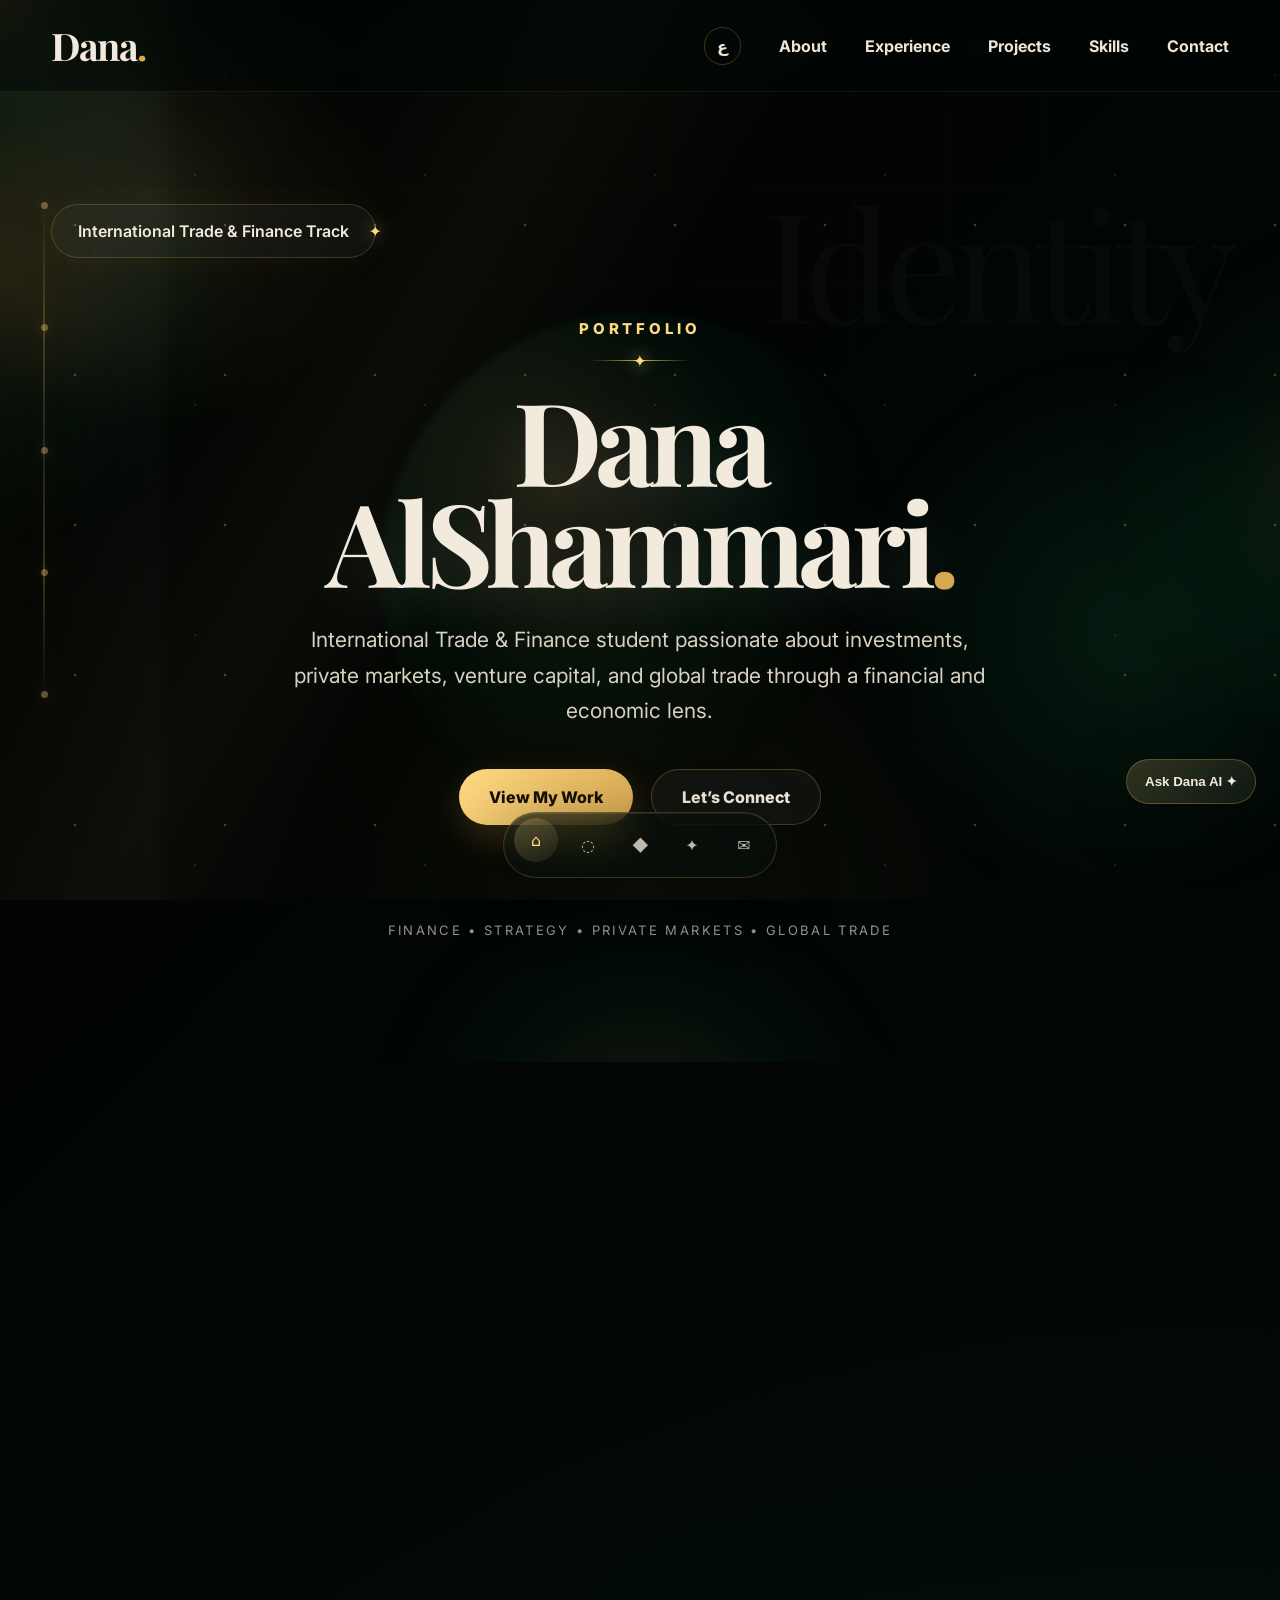
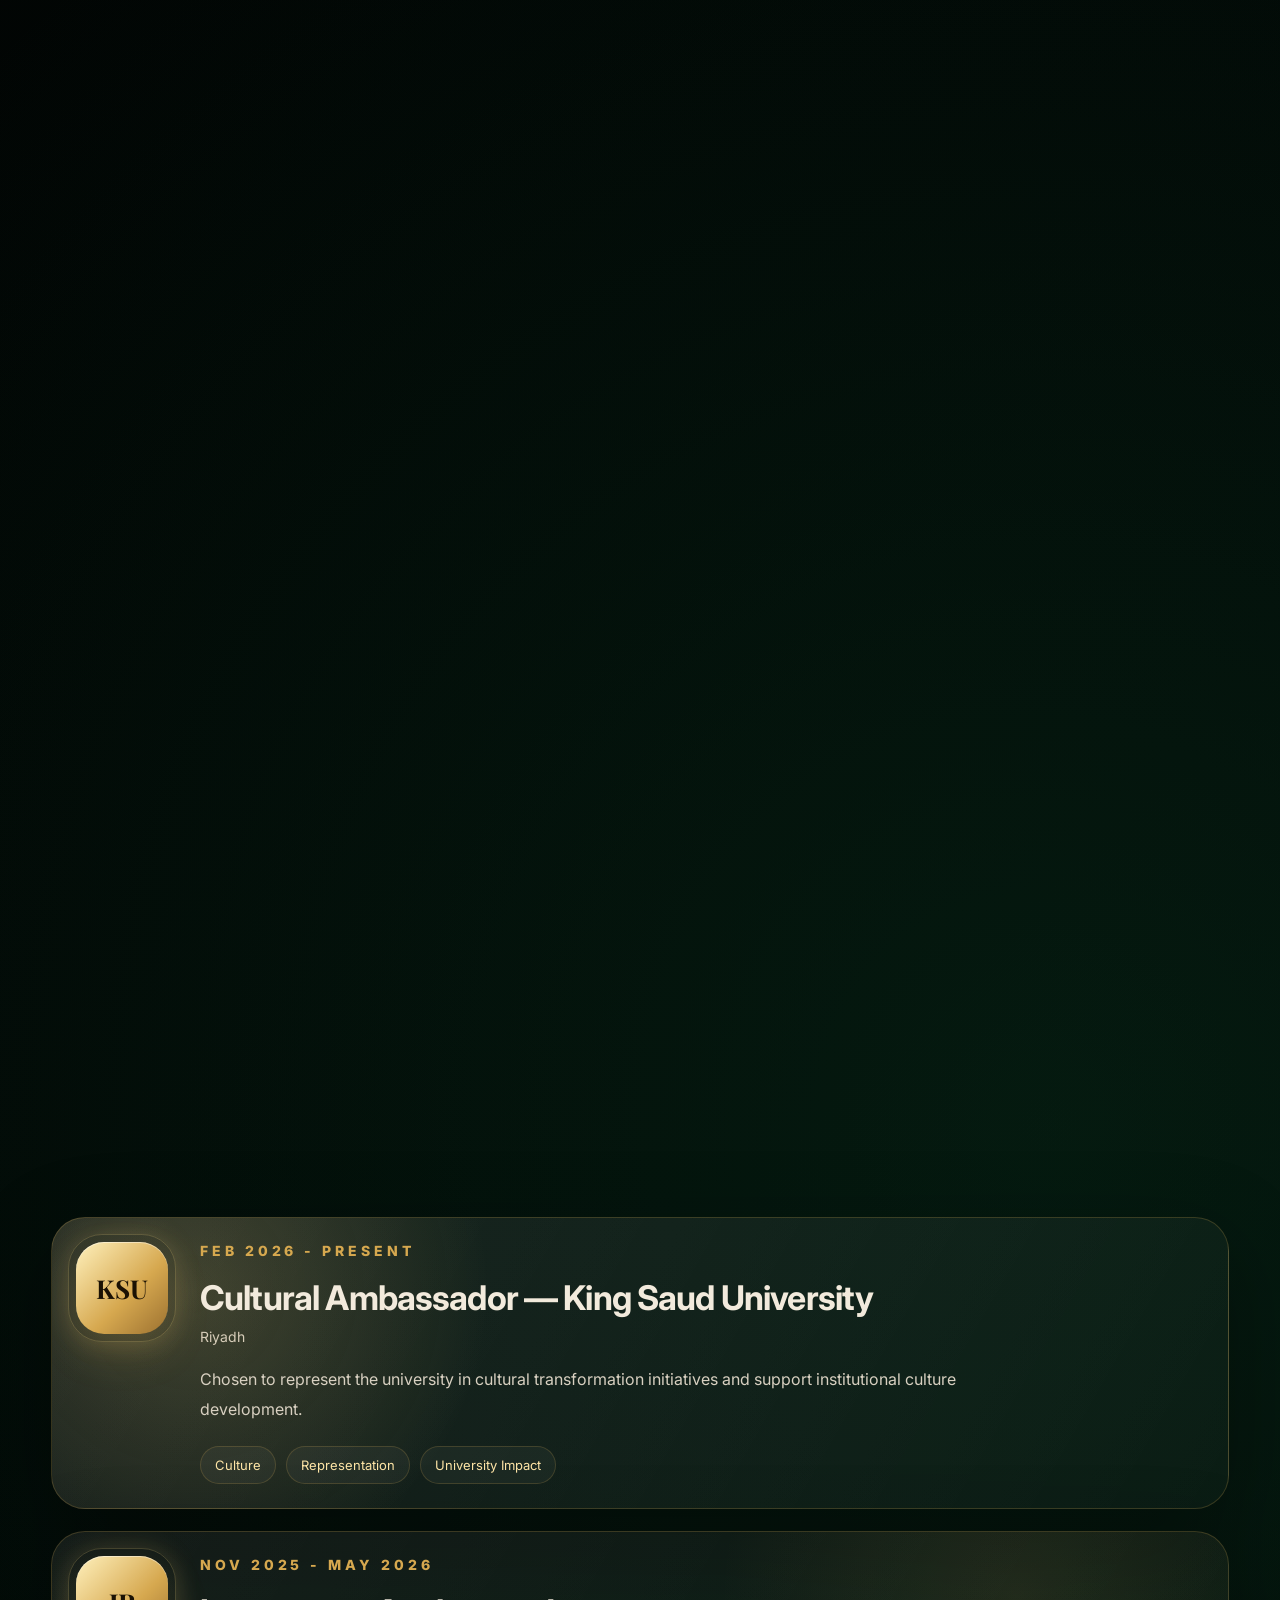
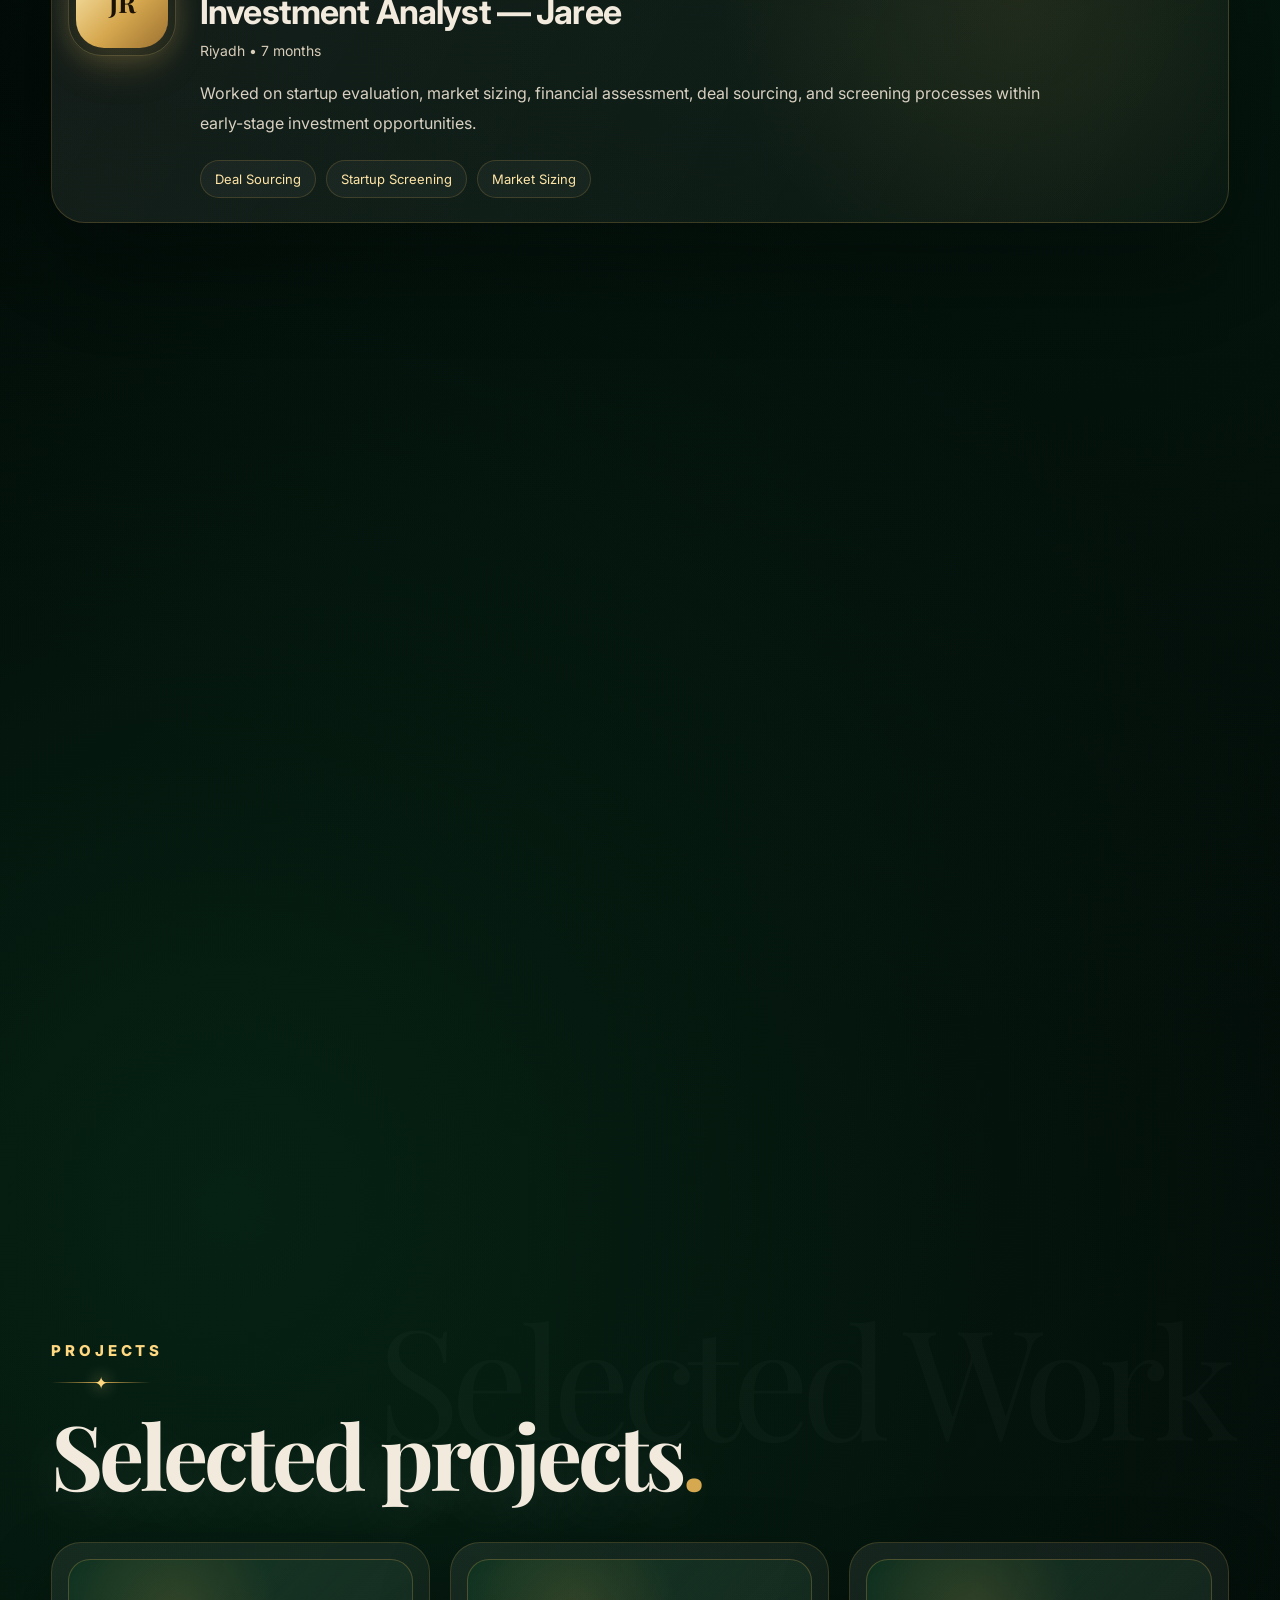
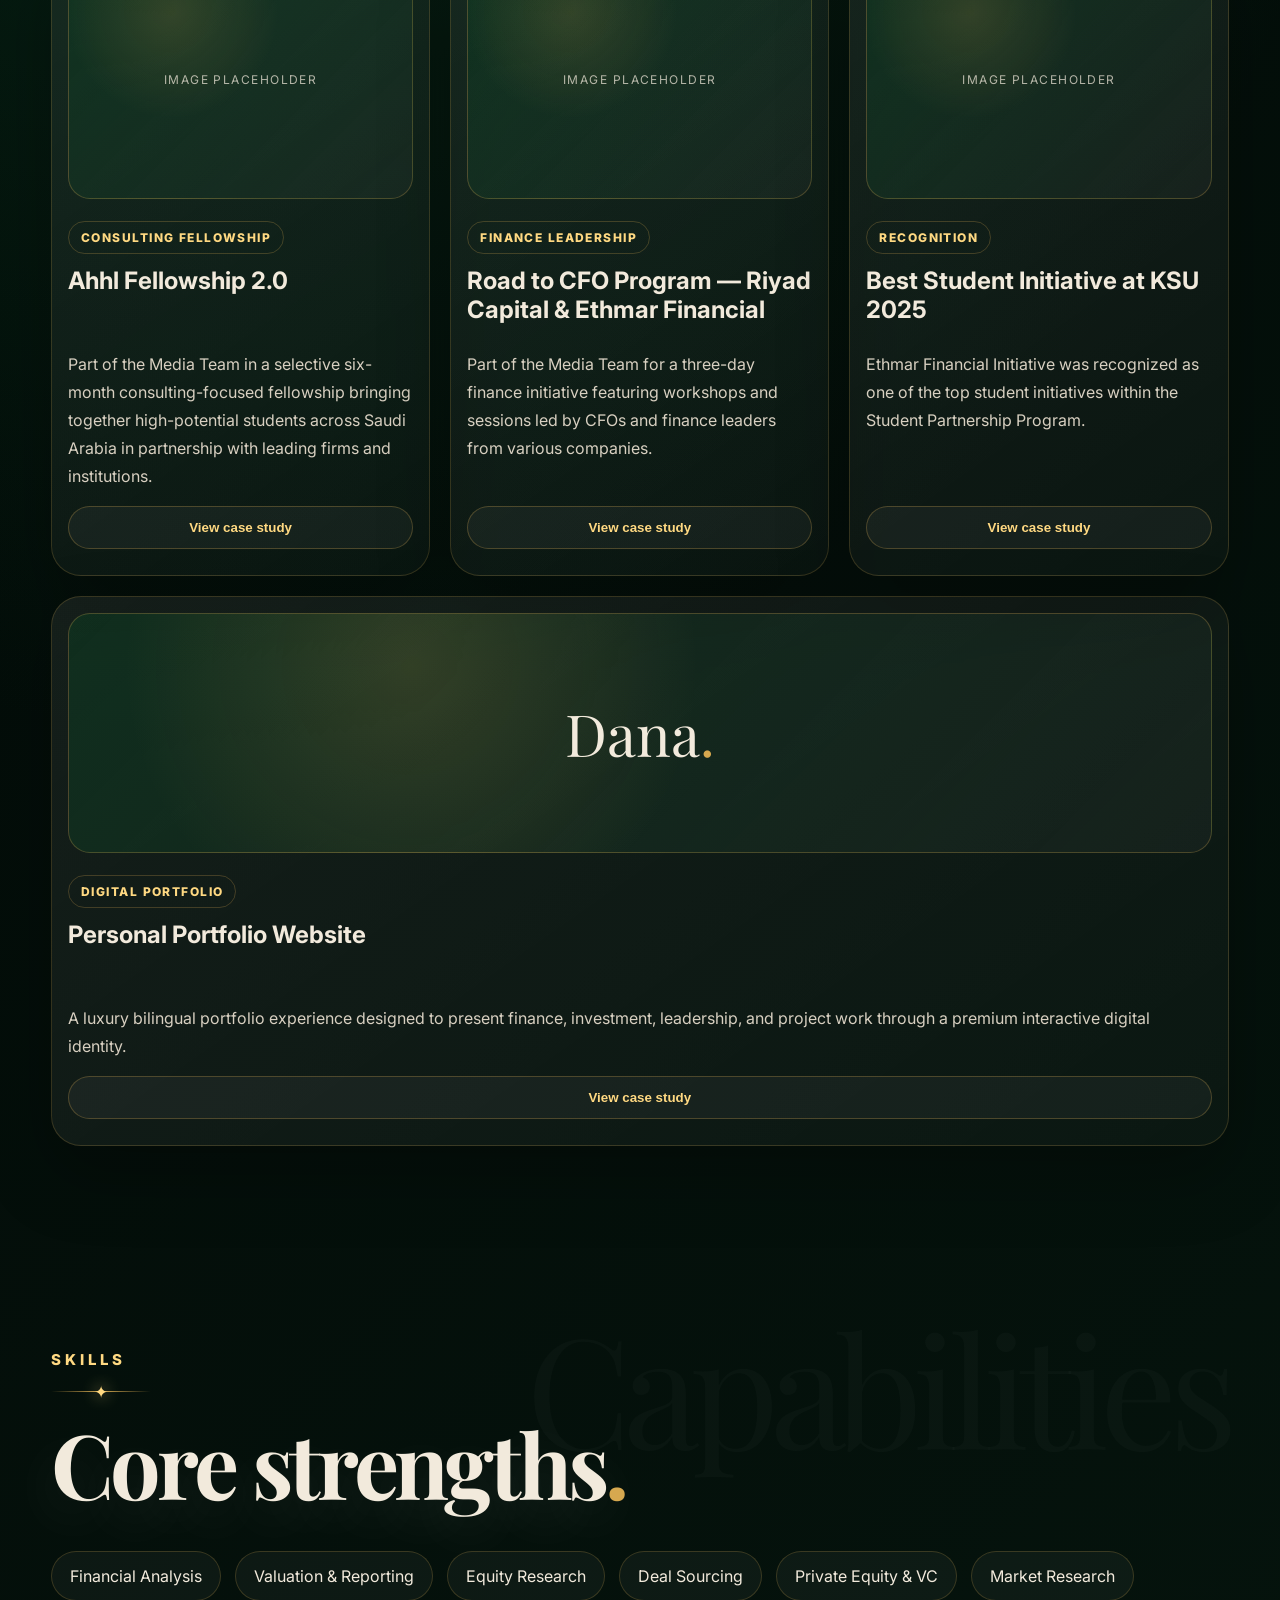
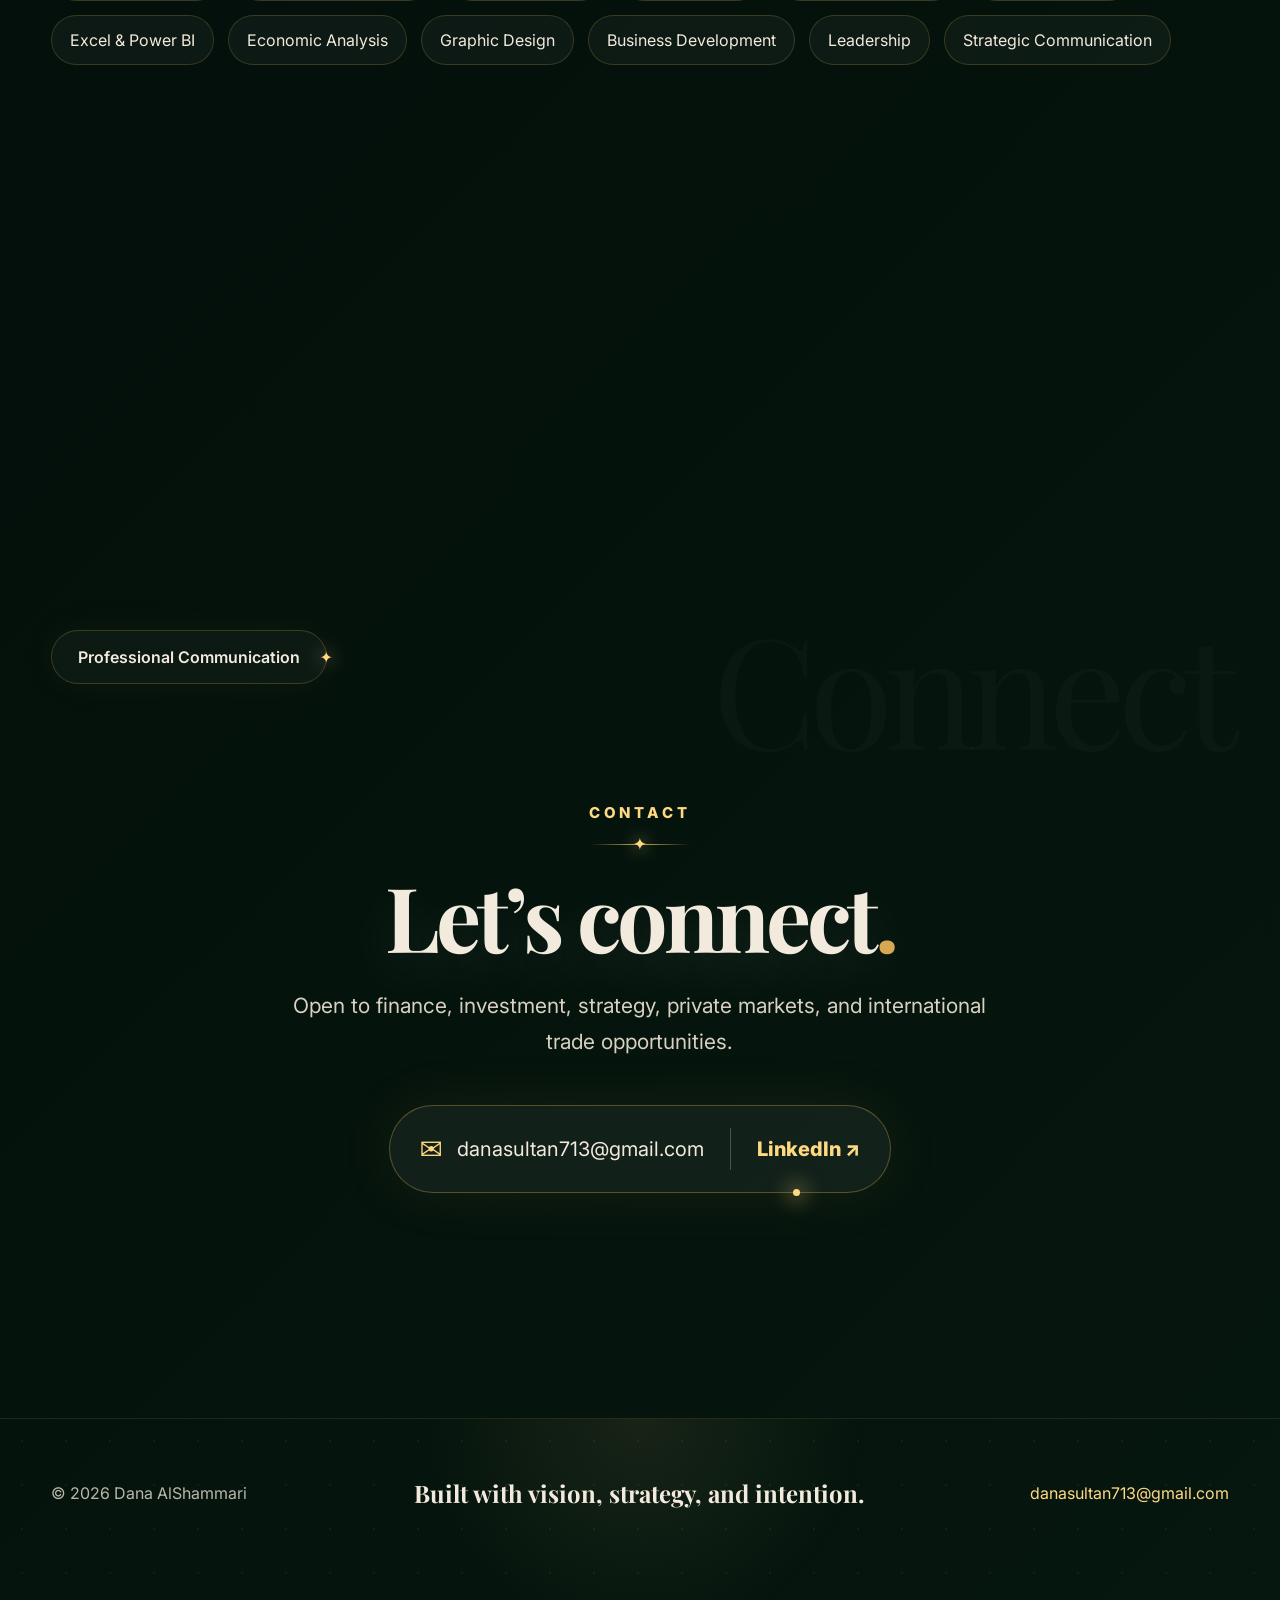
==== index.html @ 37908a4b "uoload" ====
<!DOCTYPE html>
<html lang="en">
<head>
  <meta charset="UTF-8" />
  <meta name="viewport" content="width=device-width, initial-scale=1.0" />
  <meta name="description" content="Dana AlShammari portfolio — International Trade & Finance, investments, private markets, leadership, and selected projects." />
  <title>Dana AlShammari | Portfolio</title>
  <link rel="preconnect" href="https://fonts.googleapis.com">
  <link rel="preconnect" href="https://fonts.gstatic.com" crossorigin>
  <link rel="stylesheet" href="style.css" />
</head>
<body>
  <div class="loader" aria-hidden="true">
    <div class="loader-grid"></div>
    <div class="loader-ring"></div>
    <div class="loader-logo">Dana<span>.</span></div>
    <div class="loader-status">Initializing Dana Experience...</div>
    <div class="loader-steps"><span>Loading Strategic Profile</span><span>Private Markets</span><span>Global Strategy</span></div>
  </div>

  <div class="scroll-progress" aria-hidden="true"></div>
  <div class="mouse-light" aria-hidden="true"></div>
  <div class="ambient-stars" aria-hidden="true"></div>
  <div class="future-motion" aria-hidden="true"><span></span><span></span><span></span></div>
  <aside class="page-rail" aria-hidden="true"><div class="rail-track"><span class="rail-fill"></span></div><div class="rail-dots"><span></span><span></span><span></span><span></span><span></span></div></aside>
  <div class="depth-layer depth-one" aria-hidden="true"></div>
  <div class="depth-layer depth-two" aria-hidden="true"></div>
  <div class="light-trails" aria-hidden="true"><span></span><span></span><span></span></div>

  <div class="glass-dock" aria-label="Quick navigation">
    <a href="#home" data-dock="Home">⌂</a>
    <a href="#about" data-dock="About">◌</a>
    <a href="#experience" data-dock="Experience">◆</a>
    <a href="#projects" data-dock="Projects">✦</a>
    <a href="#contact" data-dock="Contact">✉</a>
  </div>

  <nav class="nav">
    <a href="#home" class="logo">Dana<span>.</span></a>
    <button class="menu-toggle" aria-label="Open navigation" aria-expanded="false">☰</button>
    <div class="links">
      <a href="ar.html" class="lang-switch">ع</a>
      <a href="#about">About</a>
      <a href="#experience">Experience</a>
      <a href="#projects">Projects</a>
      <a href="#skills">Skills</a>
      <a href="#contact">Contact</a>
    </div>
  </nav>

  <main>
    <section id="home" data-scene="Identity" class="hero page reveal">
      <div class="floating-pill">International Trade & Finance Track</div>
      <div class="hero-orb" aria-hidden="true"></div>
      <div class="hero-center">
        <div class="kicker">Portfolio</div>
        <div class="ornament"></div>
        <h1>Dana<br>AlShammari<span>.</span></h1>
        <p>
          International Trade & Finance student passionate about investments, private markets, venture capital, and global trade through a financial and economic lens.
        </p>
        <div class="hero-actions">
          <a href="#projects" class="gold-btn">View My Work</a>
          <a href="#contact" class="soft-btn">Let’s Connect</a>
        </div>
      </div>
      <div class="signature-line">Finance • Strategy • Private Markets • Global Trade</div>
    </section>

    <section id="about" data-scene="Strategy" class="page reveal">
      <div class="section-head">
        <div class="kicker">About</div>
        <div class="ornament"></div>
        <h2>Where finance and economics meet global strategy<span>.</span></h2>
      </div>

      <div class="about-grid about-singular">
        <div class="card large premium-card tilt about-statement">
          <span class="eyebrow-chip">Capital • Markets • Leadership</span>
          <p>
            I’m Dana AlShammari, an International Trade & Finance student at King Saud University with a strong interest in investments, private markets, venture capital, and global trade policy. My work combines financial analysis, market research, startup evaluation, and student leadership, with a focus on understanding how capital, businesses, and economic policy shape long-term growth.
          </p>
        </div>
      </div>
    </section>


    <section id="metrics" class="metrics-section page reveal">
      <div class="section-head compact">
        <div class="kicker">Impact</div>
        <div class="ornament"></div>
        <h2>Signals of execution<span>.</span></h2>
      </div>
      <div class="metrics-grid">
        <div class="metric-card"><strong data-count="6">0</strong><span>Leadership Roles</span></div>
        <div class="metric-card"><strong data-count="3">0</strong><span>Investment Projects</span></div>
        <div class="metric-card"><strong data-count="1">0</strong><span>GCC Conference Representative</span></div>
        <div class="metric-card"><strong data-count="7">0</strong><span>Months in Private Markets</span></div>
      </div>
    </section>
    <section id="experience" data-scene="Experience" class="page reveal">
      <div class="section-head">
        <div class="kicker">Experience</div>
        <div class="ornament"></div>
        <h2>Experience<span>.</span></h2>
      </div>

      <div class="experience-showcase">
        <article class="xp-card featured reveal-item tilt">
          <div class="xp-logo">KSU</div>
          <div class="xp-content">
            <div class="lux-year">Feb 2026 - Present</div>
            <h3>Cultural Ambassador — King Saud University</h3>
            <small>Riyadh</small>
            <p>Chosen to represent the university in cultural transformation initiatives and support institutional culture development.</p>
            <div class="lux-tags"><span>Culture</span><span>Representation</span><span>University Impact</span></div>
          </div>
        </article>

        <article class="xp-card reveal-item tilt">
          <div class="xp-logo">JR</div>
          <div class="xp-content">
            <div class="lux-year">Nov 2025 - May 2026</div>
            <h3>Investment Analyst — Jaree</h3>
            <small>Riyadh • 7 months</small>
            <p>Worked on startup evaluation, market sizing, financial assessment, deal sourcing, and screening processes within early-stage investment opportunities.</p>
            <div class="lux-tags"><span>Deal Sourcing</span><span>Startup Screening</span><span>Market Sizing</span></div>
          </div>
        </article>

        <article class="xp-card reveal-item tilt">
          <div class="xp-logo">FC</div>
          <div class="xp-content">
            <div class="lux-year">Aug 2025 - Present</div>
            <h3>Head of Finance Committee — King Saud University</h3>
            <small>Riyadh</small>
            <p>Led budgeting operations, financial processes, and cross-functional coordination across student initiatives and university events.</p>
            <div class="lux-tags"><span>Budgeting</span><span>Governance</span><span>Operations</span></div>
          </div>
        </article>

        <article class="xp-card reveal-item tilt">
          <div class="xp-logo">IEC</div>
          <div class="xp-content">
            <div class="lux-year">Oct 2025 - Jan 2026</div>
            <h3>Project Developer — Innovation & Entrepreneurship Club</h3>
            <small>Riyadh • 3 months</small>
            <p>Developed and structured new club projects aligned with innovation and entrepreneurship goals.</p>
            <div class="lux-tags"><span>Innovation</span><span>Project Design</span><span>Entrepreneurship</span></div>
          </div>
        </article>

        <article class="xp-card reveal-item tilt">
          <div class="xp-logo">IC</div>
          <div class="xp-content">
            <div class="lux-year">Jan 2025 - Jan 2026</div>
            <h3>Financial Content Analyst</h3>
            <small>Riyadh • 1 year</small>
            <p>Developed financial content by analyzing sectors and companies, conducting valuations, and translating complex financial topics into clear insights.</p>
            <div class="lux-tags"><span>Valuation</span><span>Equity Research</span><span>Financial Content</span></div>
          </div>
        </article>
      </div>
    </section>

    <section id="projects" data-scene="Selected Work" class="page reveal">
      <div class="section-head">
        <div class="kicker">Projects</div>
        <div class="ornament"></div>
        <h2>Selected projects<span>.</span></h2>
      </div>

      <div class="project-grid">
        <article class="project-card tilt">
          <div class="project-image"><img src="ahhl 1.jpg" alt="Ahhl Fellowship" onerror="this.parentElement.classList.add('image-missing'); this.remove();"></div>
          <span class="project-label">Consulting Fellowship</span>
          <h3>Ahhl Fellowship 2.0</h3>
          <p>Part of the Media Team in a selective six-month consulting-focused fellowship bringing together high-potential students across Saudi Arabia in partnership with leading firms and institutions.</p>
        <button class="case-btn" data-case="ahhl">View case study</button>
        </article>
        <article class="project-card tilt">
          <div class="project-image"><img src="road 1.jpg" alt="Road to CFO Program" onerror="this.parentElement.classList.add('image-missing'); this.remove();"></div>
          <span class="project-label">Finance Leadership</span>
          <h3>Road to CFO Program — Riyad Capital & Ethmar Financial</h3>
          <p>Part of the Media Team for a three-day finance initiative featuring workshops and sessions led by CFOs and finance leaders from various companies.</p>
        <button class="case-btn" data-case="road">View case study</button>
        </article>
        <article class="project-card tilt">
          <div class="project-image"><img src="best.jpg" alt="Best Student Initiative at KSU 2025" onerror="this.parentElement.classList.add('image-missing'); this.remove();"></div>
          <span class="project-label">Recognition</span>
          <h3>Best Student Initiative at KSU 2025</h3>
          <p>Ethmar Financial Initiative was recognized as one of the top student initiatives within the Student Partnership Program.</p>
        <button class="case-btn" data-case="ethmar">View case study</button>
        </article>
        <article class="project-card tilt featured-project">
          <div class="project-image portfolio-art"><span>Dana<span>.</span></span></div>
          <span class="project-label">Digital Portfolio</span>
          <h3>Personal Portfolio Website</h3>
          <p>A luxury bilingual portfolio experience designed to present finance, investment, leadership, and project work through a premium interactive digital identity.</p>
        <button class="case-btn" data-case="portfolio">View case study</button>
        </article>
      </div>
    </section>

    <section id="skills" data-scene="Capabilities" class="page reveal">
      <div class="section-head">
        <div class="kicker">Skills</div>
        <div class="ornament"></div>
        <h2>Core strengths<span>.</span></h2>
      </div>
      <div class="skills">
        <span>Financial Analysis</span><span>Valuation & Reporting</span><span>Equity Research</span><span>Deal Sourcing</span><span>Private Equity & VC</span><span>Market Research</span><span>Excel & Power BI</span><span>Economic Analysis</span><span>Graphic Design</span><span>Business Development</span><span>Leadership</span><span>Strategic Communication</span>
      </div>
    </section>

    <section id="contact" data-scene="Connect" class="contact page reveal">
      <div class="floating-pill">Professional Communication</div>
      <div class="contact-center">
        <div class="kicker">Contact</div>
        <div class="ornament"></div>
        <h2>Let’s connect<span>.</span></h2>
        <p>Open to finance, investment, strategy, private markets, and international trade opportunities.</p>

        <div class="contact-box tilt">
          <a href="mailto:danasultan713@gmail.com" class="email"><span class="icon">✉</span><span>danasultan713@gmail.com</span></a>
          <span class="divider"></span>
          <a href="#" class="linkedin">LinkedIn ↗</a>
        </div>
      </div>
    </section>
  </main>


  <div class="case-modal" aria-hidden="true">
    <div class="case-backdrop" data-close-case></div>
    <article class="case-panel">
      <button class="case-close" data-close-case>×</button>
      <span class="project-label case-type">Selected Work</span>
      <h3 id="case-title">Project</h3>
      <p id="case-overview"></p>
      <div class="case-columns">
        <div><strong>Role</strong><p id="case-role"></p></div>
        <div><strong>Outcome</strong><p id="case-outcome"></p></div>
      </div>
      <div class="case-timeline"><span></span><span></span><span></span></div>
    </article>
  </div>

  <div class="ai-bubble" aria-live="polite">
    <button class="ai-toggle">Ask Dana AI ✦</button>
    <div class="ai-panel">
      <div class="ai-head"><strong>Dana AI</strong><button class="ai-close">×</button></div>
      <p class="ai-answer">Ask about Dana’s experience, projects, or strengths.</p>
      <div class="ai-actions">
        <button data-ai="experience">Experience</button>
        <button data-ai="projects">Projects</button>
        <button data-ai="strengths">Strengths</button>
      </div>
    </div>
  </div>

  <footer class="lux-footer">
    <div class="footer-stars"></div>
    <div class="footer-inner">
      <span>© 2026 Dana AlShammari</span>
      <strong>Built with vision, strategy, and intention.</strong>
      <a href="mailto:danasultan713@gmail.com">danasultan713@gmail.com</a>
    </div>
  </footer>
  <script src="script.js"></script>
</body>
</html>
---- style.css ----
@import url('https://fonts.googleapis.com/css2?family=Inter:wght@400;500;600;700;800&family=Playfair+Display:wght@600;700&family=Noto+Kufi+Arabic:wght@400;500;600;700;800&display=swap');

:root{--black:#020604;--deep:#03100b;--forest:#05180f;--forest2:#071f15;--cream:#f2eadc;--soft:#d8d0c1;--gold:#d6a84f;--gold2:#ffd982;--line:rgba(214,168,79,.28);--glass:rgba(255,255,255,.045);--ease:cubic-bezier(.16,1,.3,1)}
*{box-sizing:border-box} html{scroll-behavior:smooth} body{margin:0;min-height:100vh;font-family:Inter,system-ui,sans-serif;color:var(--cream);background:radial-gradient(circle at 18% 55%,rgba(14,88,49,.30),transparent 25%),radial-gradient(circle at 82% 34%,rgba(14,88,49,.22),transparent 28%),linear-gradient(135deg,#010302 0%,#020806 38%,#06170f 100%);overflow-x:hidden} html[lang="ar"] body{font-family:'Noto Kufi Arabic',Inter,system-ui,sans-serif} body::before{content:"";position:fixed;inset:0;pointer-events:none;background:linear-gradient(90deg,transparent 0%,rgba(255,255,255,.025) 12%,transparent 14%),linear-gradient(100deg,transparent 0%,rgba(214,168,79,.06) 1px,transparent 18%),radial-gradient(circle at 50% 100%,rgba(214,168,79,.08),transparent 35%);opacity:.85;z-index:-3} body::after{content:"";position:fixed;inset:0;pointer-events:none;background-image:linear-gradient(rgba(214,168,79,.035) 1px,transparent 1px),linear-gradient(90deg,rgba(214,168,79,.025) 1px,transparent 1px);background-size:95px 95px;mask-image:linear-gradient(to bottom,rgba(0,0,0,.95),transparent 88%);z-index:-2} a{color:inherit;text-decoration:none}.scroll-progress{position:fixed;top:0;left:0;height:3px;width:0;background:linear-gradient(90deg,var(--gold),var(--gold2));z-index:10000;box-shadow:0 0 24px rgba(255,217,130,.7)}.ambient-stars{position:fixed;inset:0;pointer-events:none;z-index:-1;background-image:radial-gradient(circle,rgba(255,217,130,.55) 0 1px,transparent 1.7px),radial-gradient(circle,rgba(242,234,220,.22) 0 1px,transparent 1.5px);background-size:150px 150px,230px 230px;background-position:0 0,80px 60px;animation:starDrift 24s linear infinite;opacity:.5}@keyframes starDrift{to{background-position:300px 450px,420px 520px}}
.nav{position:fixed;top:0;left:0;right:0;z-index:50;height:92px;display:flex;justify-content:space-between;align-items:center;padding:0 3.2rem;background:rgba(1,6,4,.50);backdrop-filter:blur(24px);border-bottom:1px solid rgba(214,168,79,.10);transition:.35s ease}.nav.scrolled{height:76px;background:rgba(1,6,4,.72);box-shadow:0 18px 60px rgba(0,0,0,.28)}.logo{font-family:'Playfair Display',serif;font-size:38px;font-weight:700;letter-spacing:-.04em;color:var(--cream)}.logo span,h1 span,h2 span,.portfolio-art span span{color:var(--gold)}.links{display:flex;gap:38px;align-items:center}.links a{font-weight:700;color:#eee5d6;transition:.25s ease;position:relative}.links a:hover,.links a.active{color:var(--gold2)}.links a::after{content:"";position:absolute;height:1px;left:0;right:0;bottom:-34px;background:linear-gradient(90deg,transparent,var(--gold),transparent);transform:scaleX(0);transition:.3s ease}.links a:hover::after,.links a.active::after{transform:scaleX(1)}.lang-switch{border:1px solid var(--line);padding:8px 12px;border-radius:999px}.menu-toggle{display:none;border:1px solid var(--line);background:rgba(255,255,255,.04);color:var(--cream);border-radius:14px;padding:9px 12px;font-size:20px}.page{min-height:100vh;width:min(1200px,92vw);margin:0 auto;padding:132px 0 72px;position:relative}.hero,.contact{display:flex;align-items:center;justify-content:center}.floating-pill{position:absolute;top:112px;left:0;border:1px solid rgba(214,168,79,.24);background:rgba(255,255,255,.035);backdrop-filter:blur(18px);border-radius:999px;padding:16px 26px;color:var(--cream);font-weight:600;box-shadow:0 0 35px rgba(214,168,79,.05);animation:float 5s ease-in-out infinite}html[dir="rtl"] .floating-pill{left:auto;right:0}.floating-pill::after{content:"✦";color:var(--gold2);position:absolute;right:-7px;top:50%;transform:translateY(-50%);text-shadow:0 0 18px var(--gold2)}html[dir="rtl"] .floating-pill::after{right:auto;left:-7px}.hero-orb{position:absolute;width:520px;height:520px;border-radius:50%;background:radial-gradient(circle at 35% 35%,rgba(255,217,130,.22),rgba(20,115,68,.16) 38%,transparent 68%);filter:blur(3px);opacity:.55;animation:orbPulse 8s ease-in-out infinite}.hero-center,.contact-center{max-width:820px;text-align:center;margin:auto;position:relative;z-index:1}.kicker{text-transform:uppercase;letter-spacing:.26em;color:var(--gold2);font-size:15px;font-weight:800}.ornament{width:100px;height:1px;background:linear-gradient(90deg,transparent,var(--gold),transparent);margin:22px auto 28px;position:relative}.ornament::after{content:"✦";position:absolute;left:50%;top:50%;transform:translate(-50%,-50%);color:var(--gold2);font-size:17px;text-shadow:0 0 16px var(--gold2)}h1,h2{font-family:'Playfair Display',serif;font-weight:700;color:var(--cream);text-shadow:0 18px 55px rgba(255,255,255,.12)}h1{font-size:clamp(70px,9vw,132px);line-height:.88;margin:0;letter-spacing:-.055em}h2{font-size:clamp(50px,7vw,96px);line-height:.95;margin:0;letter-spacing:-.045em}.hero-center p,.contact-center p{max-width:720px;margin:30px auto 0;color:var(--soft);font-size:21px;line-height:1.7}.hero-actions{display:flex;justify-content:center;gap:18px;margin-top:40px;flex-wrap:wrap}.gold-btn,.soft-btn{min-height:56px;display:inline-flex;align-items:center;justify-content:center;padding:0 30px;border-radius:999px;font-weight:800;transition:.35s var(--ease);will-change:transform}.gold-btn{background:linear-gradient(135deg,var(--gold2),var(--gold));color:#160f05;box-shadow:0 12px 35px rgba(214,168,79,.22)}.soft-btn{border:1px solid var(--line);color:var(--cream);background:rgba(255,255,255,.04)}.gold-btn:hover,.soft-btn:hover{transform:translateY(-4px);filter:saturate(1.18)}.signature-line{position:absolute;bottom:54px;left:50%;transform:translateX(-50%);color:rgba(242,234,220,.62);font-size:13px;letter-spacing:.18em;text-transform:uppercase;white-space:nowrap}.section-head{max-width:880px;margin-bottom:46px}.section-head .ornament{margin-left:0}html[dir="rtl"] .section-head .ornament{margin-left:auto;margin-right:0}.about-grid{display:grid;grid-template-columns:1.35fr .8fr .8fr;gap:20px}.card,.project-card{border:1px solid rgba(214,168,79,.20);background:linear-gradient(145deg,rgba(255,255,255,.07),rgba(255,255,255,.026));backdrop-filter:blur(22px);border-radius:30px;padding:30px;box-shadow:0 28px 70px rgba(0,0,0,.28);transition:.45s var(--ease);transform-style:preserve-3d;position:relative;overflow:hidden}.card::before,.project-card::before,.lux-card::before{content:"";position:absolute;inset:-1px;background:linear-gradient(115deg,transparent 0%,rgba(255,217,130,.13) 28%,transparent 48%);transform:translateX(-120%);transition:.75s var(--ease);pointer-events:none}.card:hover::before,.project-card:hover::before,.lux-card:hover::before{transform:translateX(120%)}.card:hover,.project-card:hover{transform:translateY(-8px);border-color:rgba(255,217,130,.38)}.card p,.project-card p{color:var(--soft);line-height:1.75;font-size:16px;position:relative}.large p{font-size:21px}.stat-number{display:inline-flex;color:rgba(255,217,130,.45);font-weight:800;margin-bottom:18px;letter-spacing:.25em}.stat h3{font-family:'Playfair Display',serif;color:var(--gold2);font-size:40px;line-height:1;margin:0 0 12px}.project-grid{display:grid;grid-template-columns:repeat(3,1fr);gap:20px}.project-card{padding:16px 16px 26px}.project-image{width:100%;height:240px;overflow:hidden;border-radius:22px;margin-bottom:22px;border:1px solid rgba(214,168,79,.28);background:radial-gradient(circle at 30% 22%,rgba(214,168,79,.16),transparent 35%),linear-gradient(135deg,rgba(13,60,34,.55),rgba(255,255,255,.035));display:flex;align-items:center;justify-content:center}.project-image img{width:100%;height:100%;object-fit:cover;object-position:center;display:block;border-radius:22px;transition:1s var(--ease)}.project-card:hover img{transform:scale(1.08)}.image-missing::after{content:"Image placeholder";color:rgba(242,234,220,.72);letter-spacing:.12em;text-transform:uppercase;font-size:12px}.project-label{display:inline-flex;width:max-content;margin-bottom:12px;padding:8px 12px;border:1px solid rgba(214,168,79,.25);border-radius:999px;color:var(--gold2);font-size:12px;font-weight:800;text-transform:uppercase;letter-spacing:.12em}.project-card h3{min-height:58px;margin:0 0 10px;color:var(--cream);font-size:24px}.project-card p{flex-grow:1}.project-card{display:flex;flex-direction:column}.featured-project{grid-column:span 3}.portfolio-art span{font-family:'Playfair Display',serif;font-size:58px}.skills{display:flex;flex-wrap:wrap;gap:14px}.skills span{padding:14px 18px;border-radius:999px;border:1px solid rgba(214,168,79,.22);color:var(--cream);background:rgba(255,255,255,.04);transition:.25s ease}.skills span:hover{color:var(--gold2);transform:translateY(-3px);box-shadow:0 10px 30px rgba(0,0,0,.18)}.contact-box{margin:46px auto 0;width:max-content;max-width:100%;display:flex;align-items:center;gap:26px;padding:22px 30px;border-radius:999px;border:1px solid rgba(214,168,79,.35);background:rgba(255,255,255,.055);backdrop-filter:blur(18px);box-shadow:0 0 60px rgba(214,168,79,.08);position:relative}.contact-box::after{content:"";width:7px;height:7px;border-radius:50%;position:absolute;bottom:-4px;right:18%;background:var(--gold2);box-shadow:0 0 20px 4px rgba(255,217,130,.55)}.email,.linkedin{display:flex;align-items:center;gap:14px;font-size:20px;color:var(--cream)}.icon{color:var(--gold2);font-size:28px}.linkedin{color:var(--gold2);font-weight:800}.divider{width:1px;height:42px;background:rgba(242,234,220,.25)}footer{width:100%;padding:32px 3.2rem 34px;color:rgba(242,234,220,.78);border-top:1px solid rgba(214,168,79,.14);font-size:16px}.reveal,.reveal-item{opacity:0;transform:translateY(34px);transition:opacity 1s ease,transform 1s var(--ease)}.reveal.active,.reveal-item.active{opacity:1;transform:translateY(0)}.mouse-light{position:fixed;left:0;top:0;width:420px;height:420px;border-radius:50%;pointer-events:none;z-index:0;opacity:.75;transform:translate(-50%,-50%);background:radial-gradient(circle,rgba(255,217,130,.18) 0%,rgba(13,88,49,.18) 28%,rgba(13,88,49,.08) 46%,transparent 70%);filter:blur(2px);mix-blend-mode:screen;transition:opacity .35s ease,width .35s ease,height .35s ease}body:hover .mouse-light{opacity:.9}.nav,main,footer{position:relative;z-index:2}.lux-timeline{position:relative;margin-top:70px;padding:30px 0}.timeline-line{position:absolute;left:50%;top:0;bottom:0;width:1px;transform:translateX(-50%);background:linear-gradient(to bottom,transparent,rgba(214,168,79,.5),rgba(40,140,85,.8),rgba(214,168,79,.5),transparent);box-shadow:0 0 18px rgba(214,168,79,.25)}.lux-item{position:relative;width:50%;padding:0 55px;margin-bottom:70px}.lux-item.left{left:0;text-align:right}.lux-item.right{left:50%}html[dir="rtl"] .lux-item.left{text-align:left}.lux-dot{position:absolute;top:34px;width:16px;height:16px;border-radius:50%;background:linear-gradient(135deg,#ffe6a7,#d6a84f);box-shadow:0 0 25px rgba(214,168,79,.8),0 0 60px rgba(37,151,91,.45)}.lux-item.left .lux-dot{right:-8px}.lux-item.right .lux-dot{left:-8px}.lux-card{position:relative;overflow:hidden;border-radius:30px;padding:34px;border:1px solid rgba(214,168,79,.22);background:linear-gradient(145deg,rgba(255,255,255,.06),rgba(255,255,255,.02));backdrop-filter:blur(22px);box-shadow:0 25px 80px rgba(0,0,0,.32);transition:.45s var(--ease)}.lux-card:hover{transform:translateY(-10px) scale(1.01);border-color:rgba(255,217,130,.42);box-shadow:0 35px 100px rgba(0,0,0,.42),0 0 40px rgba(37,151,91,.14)}.lux-card.featured{background:radial-gradient(circle at top right,rgba(214,168,79,.16),transparent 35%),linear-gradient(145deg,rgba(255,255,255,.08),rgba(255,255,255,.03))}.lux-card.glow{box-shadow:0 30px 100px rgba(0,0,0,.36),0 0 55px rgba(37,151,91,.12)}.lux-year{font-size:14px;letter-spacing:.28em;text-transform:uppercase;color:#d6a84f;margin-bottom:18px;font-weight:800}.lux-card h3{margin:0;font-size:28px;color:#f2eadc}.lux-card small{display:block;margin-top:10px;color:#d7cdb9;font-size:14px}.lux-card p{margin-top:22px;line-height:1.8;color:#d8d0c1}.lux-tags{display:flex;gap:10px;flex-wrap:wrap;margin-top:22px}.lux-item.left .lux-tags{justify-content:flex-end}html[dir="rtl"] .lux-item.left .lux-tags{justify-content:flex-start}.lux-tags span{padding:10px 14px;border-radius:999px;border:1px solid rgba(214,168,79,.2);background:rgba(255,255,255,.04);color:#ffe6a7;font-size:13px}.loader{position:fixed;inset:0;background:#020604;display:flex;align-items:center;justify-content:center;z-index:9999;transition:opacity .8s ease,visibility .8s ease}.loader-logo{font-family:'Playfair Display',serif;font-size:64px;color:#f2eadc;position:relative}.loader-logo span{color:#d6a84f}.loader-ring{position:absolute;width:160px;height:160px;border:1px solid rgba(214,168,79,.2);border-top-color:var(--gold2);border-radius:50%;animation:spin 1.4s linear infinite}.loader.hidden{opacity:0;visibility:hidden}@keyframes spin{to{transform:rotate(360deg)}}@keyframes float{50%{transform:translateY(-10px)}}@keyframes orbPulse{50%{transform:scale(1.08);opacity:.75}}
@media(max-width:900px){.nav{height:auto;padding:18px 22px}.menu-toggle{display:block}.links{position:absolute;top:70px;left:22px;right:22px;display:grid;gap:8px;padding:16px;border:1px solid rgba(214,168,79,.18);border-radius:22px;background:rgba(1,6,4,.88);backdrop-filter:blur(18px);transform:translateY(-12px);opacity:0;pointer-events:none;transition:.28s ease}.links.open{transform:translateY(0);opacity:1;pointer-events:auto}.links a{padding:12px 14px}.links a::after{display:none}.logo{font-size:32px}.page{padding-top:120px}.floating-pill{position:relative;top:auto;margin-bottom:35px;width:max-content;max-width:100%;left:auto;right:auto}.hero,.contact{display:block;text-align:center}.about-grid,.project-grid{grid-template-columns:1fr}.featured-project{grid-column:span 1}h1{font-size:70px}h2{font-size:48px}.hero-center p,.contact-center p,.large p{font-size:18px}.contact-box{border-radius:28px;flex-direction:column;gap:16px}.divider{width:70%;height:1px}footer{padding-inline:22px}.signature-line{position:relative;bottom:auto;margin-top:40px;white-space:normal}.timeline-line{left:10px}.lux-item,.lux-item.right,.lux-item.left{width:100%;left:0;text-align:left;padding-left:45px;padding-right:0}.lux-item.left .lux-tags{justify-content:flex-start}.lux-item.left .lux-dot,.lux-item.right .lux-dot{left:2px;right:auto}html[dir="rtl"] .timeline-line{left:auto;right:10px}html[dir="rtl"] .lux-item,html[dir="rtl"] .lux-item.right,html[dir="rtl"] .lux-item.left{text-align:right;padding-right:45px;padding-left:0}html[dir="rtl"] .lux-item.left .lux-dot,html[dir="rtl"] .lux-item.right .lux-dot{right:2px;left:auto}.project-image{height:220px}}
@media (prefers-reduced-motion:reduce){*{animation:none!important;transition:none!important;scroll-behavior:auto!important}.mouse-light{display:none}}


/* ===== RTL Timeline Stabilizer v1.1 =====
   Keeps the luxury timeline geometry stable when the Arabic page uses RTL,
   while keeping Arabic text inside cards right-aligned. */
html[dir="rtl"] .lux-timeline{
  direction:ltr;
}
html[dir="rtl"] .timeline-line{
  left:50%;
  right:auto;
  transform:translateX(-50%);
}
html[dir="rtl"] .lux-item.left{
  left:0;
  text-align:right;
}
html[dir="rtl"] .lux-item.right{
  left:50%;
  text-align:right;
}
html[dir="rtl"] .lux-item.left .lux-dot{
  right:-8px;
  left:auto;
}
html[dir="rtl"] .lux-item.right .lux-dot{
  left:-8px;
  right:auto;
}
html[dir="rtl"] .lux-card,
html[dir="rtl"] .lux-card *{
  direction:rtl;
}
html[dir="rtl"] .lux-card{
  text-align:right;
}
html[dir="rtl"] .lux-item.left .lux-tags{
  justify-content:flex-end;
}
html[dir="rtl"] .lux-year{
  letter-spacing:.08em;
}
@media(max-width:900px){
  html[dir="rtl"] .lux-timeline{direction:rtl;}
  html[dir="rtl"] .timeline-line{left:auto;right:10px;transform:none;}
  html[dir="rtl"] .lux-item,
  html[dir="rtl"] .lux-item.right,
  html[dir="rtl"] .lux-item.left{
    width:100%;
    left:0;
    text-align:right;
    padding-right:45px;
    padding-left:0;
  }
  html[dir="rtl"] .lux-item.left .lux-dot,
  html[dir="rtl"] .lux-item.right .lux-dot{
    right:2px;
    left:auto;
  }
  html[dir="rtl"] .lux-item.left .lux-tags{
    justify-content:flex-start;
  }
}

/* ===== Future premium upgrade: rail, motion, about, experience ===== */
.future-motion{
  position:fixed;
  inset:-18% -10%;
  z-index:-1;
  pointer-events:none;
  overflow:hidden;
  opacity:.62;
  filter:blur(.2px);
}
.future-motion span{
  position:absolute;
  width:48vw;
  height:48vw;
  border-radius:50%;
  background:radial-gradient(circle, rgba(255,217,130,.16), rgba(36,140,86,.10) 35%, transparent 65%);
  animation:futureFloat 18s ease-in-out infinite alternate;
  mix-blend-mode:screen;
}
.future-motion span:nth-child(1){left:-12%;top:10%;}
.future-motion span:nth-child(2){right:-18%;top:28%;animation-delay:-6s;animation-duration:22s;}
.future-motion span:nth-child(3){left:30%;bottom:-32%;animation-delay:-11s;animation-duration:26s;}
@keyframes futureFloat{
  from{transform:translate3d(-2%,2%,0) scale(.88) rotate(0deg);opacity:.55;}
  to{transform:translate3d(7%,-5%,0) scale(1.14) rotate(18deg);opacity:.92;}
}

.page-rail{
  position:fixed;
  left:30px;
  top:50%;
  transform:translateY(-50%);
  height:56vh;
  width:28px;
  z-index:40;
  display:flex;
  align-items:center;
  justify-content:center;
  pointer-events:none;
}
.rail-track{
  position:relative;
  width:2px;
  height:100%;
  border-radius:999px;
  background:linear-gradient(to bottom, transparent, rgba(214,168,79,.26), rgba(255,255,255,.10), rgba(214,168,79,.26), transparent);
  box-shadow:0 0 28px rgba(214,168,79,.18);
  overflow:hidden;
}
.rail-fill{
  position:absolute;
  top:0;
  left:0;
  width:100%;
  height:0%;
  border-radius:999px;
  background:linear-gradient(to bottom, #ffd982, #d6a84f, #2aa866);
  box-shadow:0 0 24px rgba(255,217,130,.75);
}
.rail-dots{
  position:absolute;
  height:100%;
  width:100%;
  display:flex;
  flex-direction:column;
  justify-content:space-between;
  align-items:center;
  padding:4px 0;
}
.rail-dots span{
  width:7px;
  height:7px;
  border-radius:50%;
  background:rgba(255,217,130,.36);
  box-shadow:0 0 16px rgba(255,217,130,.25);
}

.about-singular{
  grid-template-columns:1fr !important;
  max-width:980px;
}
.about-statement{
  min-height:310px;
  display:flex;
  flex-direction:column;
  justify-content:center;
  padding:54px;
  position:relative;
  overflow:hidden;
}
.about-statement::before{
  content:"";
  position:absolute;
  inset:1px;
  border-radius:29px;
  background:
    radial-gradient(circle at 15% 20%, rgba(255,217,130,.16), transparent 28%),
    radial-gradient(circle at 85% 80%, rgba(42,168,102,.14), transparent 32%);
  pointer-events:none;
}
.about-statement p,.about-statement .eyebrow-chip{position:relative;z-index:1;}
.eyebrow-chip{
  width:max-content;
  max-width:100%;
  margin-bottom:22px;
  padding:10px 16px;
  border:1px solid rgba(214,168,79,.28);
  border-radius:999px;
  color:#ffd982;
  background:rgba(255,255,255,.04);
  letter-spacing:.08em;
  font-size:13px;
  font-weight:700;
}

.experience-showcase{
  position:relative;
  display:grid;
  gap:22px;
  margin-top:48px;
}
.experience-showcase::before{
  content:"";
  position:absolute;
  left:47px;
  top:25px;
  bottom:25px;
  width:1px;
  background:linear-gradient(to bottom, transparent, rgba(255,217,130,.58), rgba(42,168,102,.52), transparent);
  box-shadow:0 0 22px rgba(255,217,130,.20);
}
.xp-card{
  position:relative;
  display:grid;
  grid-template-columns:96px 1fr;
  gap:28px;
  align-items:stretch;
  border:1px solid rgba(214,168,79,.22);
  border-radius:34px;
  padding:24px;
  background:
    linear-gradient(120deg, rgba(255,255,255,.075), rgba(255,255,255,.024)),
    radial-gradient(circle at 82% 22%, rgba(214,168,79,.10), transparent 30%);
  box-shadow:0 26px 88px rgba(0,0,0,.32);
  backdrop-filter:blur(24px);
  overflow:hidden;
  transition:.45s cubic-bezier(.16,1,.3,1);
}
.xp-card::after{
  content:"";
  position:absolute;
  inset:0;
  background:linear-gradient(105deg, transparent 0%, rgba(255,255,255,.08) 40%, transparent 58%);
  transform:translateX(-130%);
  transition:transform .9s cubic-bezier(.16,1,.3,1);
}
.xp-card:hover::after{transform:translateX(130%);}
.xp-card:hover{
  border-color:rgba(255,217,130,.48);
  box-shadow:0 34px 120px rgba(0,0,0,.42), 0 0 52px rgba(42,168,102,.13);
}
.xp-card.featured{
  background:
    radial-gradient(circle at 12% 25%, rgba(255,217,130,.18), transparent 28%),
    linear-gradient(120deg, rgba(255,255,255,.095), rgba(255,255,255,.026));
}
.xp-logo{
  width:92px;
  height:92px;
  border-radius:28px;
  display:flex;
  align-items:center;
  justify-content:center;
  align-self:start;
  font-family:'Playfair Display',serif;
  font-size:26px;
  font-weight:700;
  color:#1b1204;
  background:linear-gradient(135deg,#fff1bd,#d6a84f 58%,#9c7130);
  box-shadow:0 18px 42px rgba(214,168,79,.20), inset 0 1px 0 rgba(255,255,255,.45);
  position:relative;
  z-index:2;
}
.xp-logo::after{
  content:"";
  position:absolute;
  inset:-8px;
  border-radius:34px;
  border:1px solid rgba(255,217,130,.20);
  box-shadow:0 0 26px rgba(255,217,130,.16);
}
.xp-content{position:relative;z-index:2;}
.xp-content h3{
  margin:0;
  color:var(--cream);
  font-size:clamp(24px,3vw,34px);
  letter-spacing:-.025em;
}
.xp-content small{
  display:block;
  margin-top:10px;
  color:#d7cdb9;
  font-size:14px;
}
.xp-content p{
  margin-top:20px;
  line-height:1.85;
  color:#d8d0c1;
  max-width:850px;
}
html[lang="ar"] .experience-showcase::before{left:auto;right:47px;}
html[lang="ar"] .xp-card{grid-template-columns:1fr 96px;}
html[lang="ar"] .xp-logo{grid-column:2;grid-row:1;}
html[lang="ar"] .xp-content{grid-column:1;grid-row:1;text-align:right;}
html[lang="ar"] .lux-tags{justify-content:flex-end;}

@media(max-width:900px){
  .page-rail{display:none;}
  .about-statement{padding:34px;min-height:auto;}
  .experience-showcase::before{display:none;}
  .xp-card, html[lang="ar"] .xp-card{grid-template-columns:1fr;gap:18px;}
  html[lang="ar"] .xp-logo, html[lang="ar"] .xp-content{grid-column:auto;grid-row:auto;}
  .xp-logo{width:76px;height:76px;border-radius:23px;font-size:22px;}
}


/* ===== Dana Future Full Upgrade Pack ===== */
.loader{flex-direction:column;gap:18px;background:radial-gradient(circle at 50% 35%, rgba(18,70,42,.45), transparent 32%), #020604;overflow:hidden}.loader-grid{position:absolute;inset:0;background-image:linear-gradient(rgba(214,168,79,.055) 1px,transparent 1px),linear-gradient(90deg,rgba(214,168,79,.04) 1px,transparent 1px);background-size:70px 70px;mask-image:radial-gradient(circle,black,transparent 72%);animation:gridDrift 7s linear infinite}.loader-status{color:var(--gold2);font-size:13px;letter-spacing:.22em;text-transform:uppercase;animation:statusBlink 1.8s ease-in-out infinite}.loader-steps{display:flex;gap:10px;flex-wrap:wrap;justify-content:center;max-width:520px}.loader-steps span{border:1px solid rgba(214,168,79,.18);border-radius:999px;padding:8px 12px;color:rgba(242,234,220,.7);font-size:12px;background:rgba(255,255,255,.035)}@keyframes gridDrift{to{background-position:70px 70px}}@keyframes statusBlink{50%{opacity:.45}}
.depth-layer{position:fixed;inset:0;pointer-events:none;z-index:-1}.depth-one{background:radial-gradient(circle at 12% 22%,rgba(255,217,130,.10),transparent 18%),radial-gradient(circle at 88% 70%,rgba(37,151,91,.14),transparent 22%);animation:depthFloat 14s ease-in-out infinite}.depth-two{background:linear-gradient(120deg,transparent 20%,rgba(255,217,130,.045),transparent 48%);animation:depthSweep 12s ease-in-out infinite}.light-trails{position:fixed;inset:0;z-index:0;pointer-events:none;overflow:hidden}.light-trails span{position:absolute;width:34vw;height:1px;background:linear-gradient(90deg,transparent,rgba(255,217,130,.32),transparent);filter:blur(.4px);animation:trailMove 10s linear infinite}.light-trails span:nth-child(1){top:24%;left:-40%;animation-delay:0s}.light-trails span:nth-child(2){top:58%;left:-45%;animation-delay:3s}.light-trails span:nth-child(3){top:78%;left:-50%;animation-delay:6s}@keyframes trailMove{to{transform:translateX(155vw)}}@keyframes depthFloat{50%{transform:translate3d(0,-22px,0) scale(1.03)}}@keyframes depthSweep{50%{opacity:.45;transform:translateX(30px)}}
.page::before{content:attr(data-scene);position:absolute;top:92px;right:0;font-family:'Playfair Display',serif;font-size:clamp(56px,12vw,160px);line-height:1;color:rgba(255,255,255,.025);letter-spacing:-.06em;pointer-events:none;z-index:-1}html[dir="rtl"] .page::before{right:auto;left:0}.reveal.active{animation:sceneIn 1s var(--ease) both}@keyframes sceneIn{from{filter:blur(14px);transform:translateY(42px) scale(.985)}to{filter:blur(0);transform:translateY(0) scale(1)}}
.glass-dock{position:fixed;left:50%;bottom:22px;transform:translateX(-50%);z-index:70;display:flex;gap:8px;padding:10px;border:1px solid rgba(214,168,79,.24);border-radius:999px;background:rgba(4,15,10,.54);backdrop-filter:blur(22px);box-shadow:0 18px 65px rgba(0,0,0,.34), inset 0 1px 0 rgba(255,255,255,.08)}.glass-dock a{width:44px;height:44px;border-radius:50%;display:flex;align-items:center;justify-content:center;color:rgba(242,234,220,.78);transition:.3s var(--ease);position:relative}.glass-dock a:hover,.glass-dock a.active{background:linear-gradient(135deg,rgba(255,217,130,.22),rgba(255,255,255,.05));color:var(--gold2);transform:translateY(-5px)}.glass-dock a::after{content:attr(data-dock);position:absolute;bottom:56px;white-space:nowrap;font-size:11px;opacity:0;transform:translateY(6px);transition:.25s ease;color:var(--cream);background:rgba(0,0,0,.45);border:1px solid rgba(214,168,79,.18);border-radius:999px;padding:6px 9px}.glass-dock a:hover::after{opacity:1;transform:translateY(0)}
.metrics-section{min-height:auto;padding-top:80px}.section-head.compact{margin-bottom:34px}.metrics-grid{display:grid;grid-template-columns:repeat(4,1fr);gap:16px}.metric-card{min-height:178px;border:1px solid rgba(214,168,79,.22);border-radius:32px;background:linear-gradient(145deg,rgba(255,255,255,.075),rgba(255,255,255,.026));display:flex;flex-direction:column;justify-content:center;align-items:center;text-align:center;padding:24px;box-shadow:0 28px 80px rgba(0,0,0,.25);position:relative;overflow:hidden}.metric-card::before{content:"";position:absolute;inset:-60%;background:conic-gradient(from 0deg,transparent,rgba(255,217,130,.18),transparent 32%);animation:metricSpin 7s linear infinite}.metric-card strong,.metric-card span{position:relative;z-index:1}.metric-card strong{font-family:'Playfair Display',serif;font-size:64px;color:var(--gold2);line-height:1}.metric-card strong::after{content:"+";font-size:28px;margin-inline-start:2px}.metric-card:nth-child(3) strong::after{content:""}.metric-card span{color:var(--soft);font-weight:700;margin-top:10px}@keyframes metricSpin{to{transform:rotate(360deg)}}
.case-btn{margin-top:auto;border:1px solid rgba(214,168,79,.28);background:rgba(255,255,255,.045);color:var(--gold2);border-radius:999px;padding:13px 16px;font-weight:800;cursor:pointer;transition:.3s var(--ease)}.case-btn:hover{transform:translateY(-3px);background:rgba(255,217,130,.10)}.case-modal{position:fixed;inset:0;z-index:120;display:none;align-items:center;justify-content:center;padding:22px}.case-modal.open{display:flex}.case-backdrop{position:absolute;inset:0;background:rgba(0,0,0,.66);backdrop-filter:blur(10px)}.case-panel{position:relative;width:min(860px,94vw);border-radius:34px;border:1px solid rgba(214,168,79,.32);background:linear-gradient(145deg,rgba(7,31,21,.96),rgba(2,6,4,.96));box-shadow:0 40px 140px rgba(0,0,0,.55);padding:34px;overflow:hidden}.case-panel::before{content:"";position:absolute;inset:0;background:radial-gradient(circle at top right,rgba(255,217,130,.15),transparent 30%);pointer-events:none}.case-close{position:absolute;top:18px;right:18px;width:38px;height:38px;border-radius:50%;border:1px solid rgba(214,168,79,.26);background:rgba(255,255,255,.05);color:var(--cream);font-size:24px;cursor:pointer}.case-panel h3{font-family:'Playfair Display',serif;font-size:clamp(34px,5vw,58px);margin:14px 0;color:var(--cream)}.case-panel p{color:var(--soft);line-height:1.8}.case-columns{display:grid;grid-template-columns:1fr 1fr;gap:18px;margin-top:24px}.case-columns div{border:1px solid rgba(214,168,79,.18);border-radius:24px;padding:20px;background:rgba(255,255,255,.035)}.case-columns strong{color:var(--gold2)}.case-timeline{display:grid;grid-template-columns:repeat(3,1fr);gap:8px;margin-top:26px}.case-timeline span{height:4px;border-radius:999px;background:linear-gradient(90deg,var(--gold),rgba(37,151,91,.75))}html[dir="rtl"] .case-close{right:auto;left:18px}
.ai-bubble{position:fixed;right:24px;bottom:96px;z-index:90}.ai-toggle{border:1px solid rgba(214,168,79,.32);background:linear-gradient(135deg,rgba(255,217,130,.18),rgba(255,255,255,.055));color:var(--cream);border-radius:999px;padding:14px 18px;font-weight:900;box-shadow:0 18px 60px rgba(0,0,0,.34);backdrop-filter:blur(18px);cursor:pointer}.ai-panel{position:absolute;right:0;bottom:58px;width:min(340px,88vw);border:1px solid rgba(214,168,79,.28);border-radius:28px;background:rgba(4,15,10,.88);backdrop-filter:blur(22px);box-shadow:0 30px 100px rgba(0,0,0,.42);padding:18px;opacity:0;transform:translateY(12px) scale(.97);pointer-events:none;transition:.3s var(--ease)}.ai-bubble.open .ai-panel{opacity:1;transform:translateY(0) scale(1);pointer-events:auto}.ai-head{display:flex;justify-content:space-between;align-items:center;color:var(--gold2);margin-bottom:12px}.ai-close{border:0;background:transparent;color:var(--cream);font-size:20px;cursor:pointer}.ai-answer{color:var(--soft);line-height:1.65;min-height:78px}.ai-actions{display:flex;gap:8px;flex-wrap:wrap}.ai-actions button{border:1px solid rgba(214,168,79,.22);background:rgba(255,255,255,.04);color:var(--cream);border-radius:999px;padding:10px 12px;cursor:pointer}html[dir="rtl"] .ai-bubble{right:auto;left:24px}html[dir="rtl"] .ai-panel{right:auto;left:0}.lux-footer{position:relative;overflow:hidden;border-top:1px solid rgba(214,168,79,.14);padding:58px 3.2rem 100px;background:radial-gradient(circle at 50% 0%,rgba(255,217,130,.08),transparent 34%)}.footer-stars{position:absolute;inset:0;background-image:radial-gradient(rgba(255,217,130,.35) 1px,transparent 1px);background-size:44px 44px;opacity:.16;animation:footerStars 18s linear infinite}.footer-inner{position:relative;z-index:1;display:flex;align-items:center;justify-content:space-between;gap:20px;max-width:1200px;margin:0 auto;color:rgba(242,234,220,.76)}.footer-inner strong{font-family:'Playfair Display',serif;color:var(--cream);font-size:24px;text-align:center}.footer-inner a{color:var(--gold2)}@keyframes footerStars{to{background-position:44px 44px}}
@media(max-width:900px){.glass-dock{bottom:14px}.metrics-grid{grid-template-columns:1fr 1fr}.logo-track span{min-width:118px}.case-columns{grid-template-columns:1fr}.ai-bubble{right:14px;bottom:84px}html[dir="rtl"] .ai-bubble{left:14px}.footer-inner{flex-direction:column;text-align:center}.lux-footer{padding-bottom:110px}.page::before{top:72px}.loader-steps{padding-inline:20px}.project-card h3{min-height:auto}}@media(max-width:560px){.metrics-grid{grid-template-columns:1fr}.glass-dock a{width:40px;height:40px}.glass-dock{gap:4px}.metric-card strong{font-size:56px}}
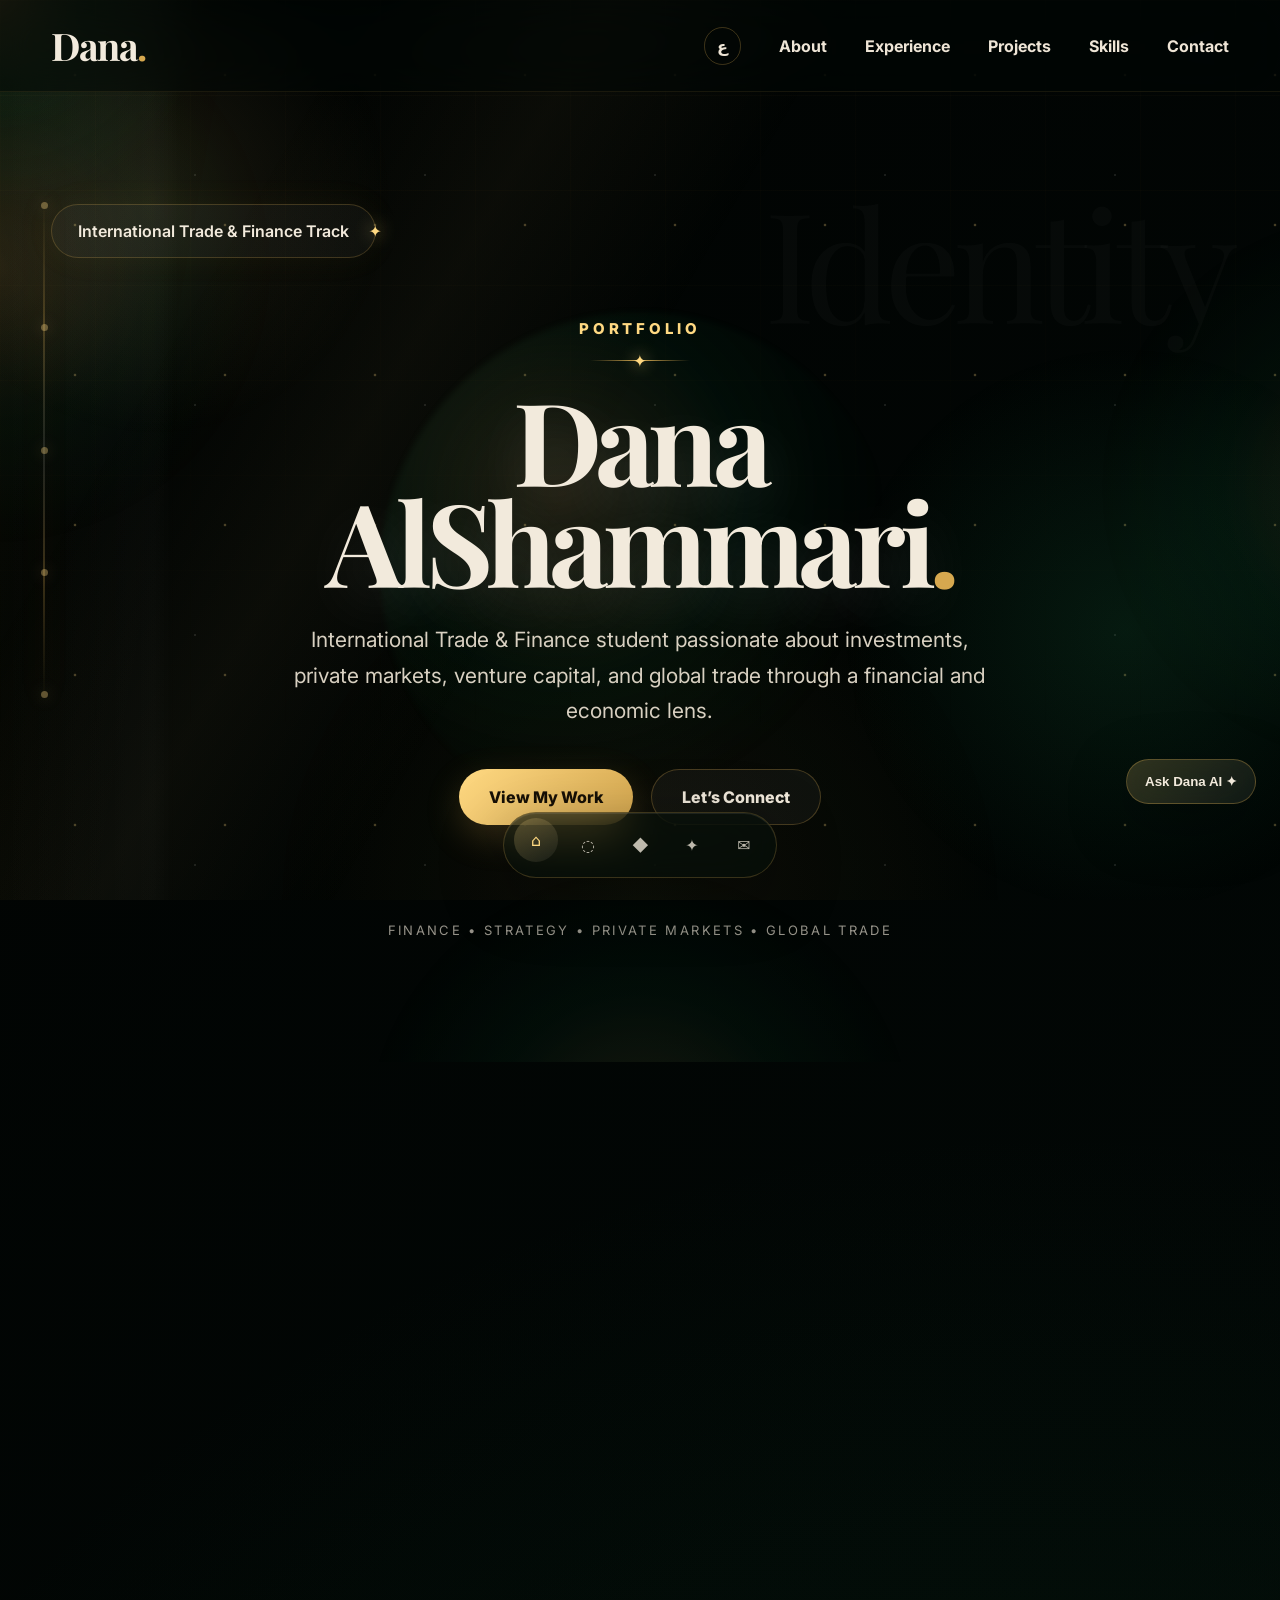
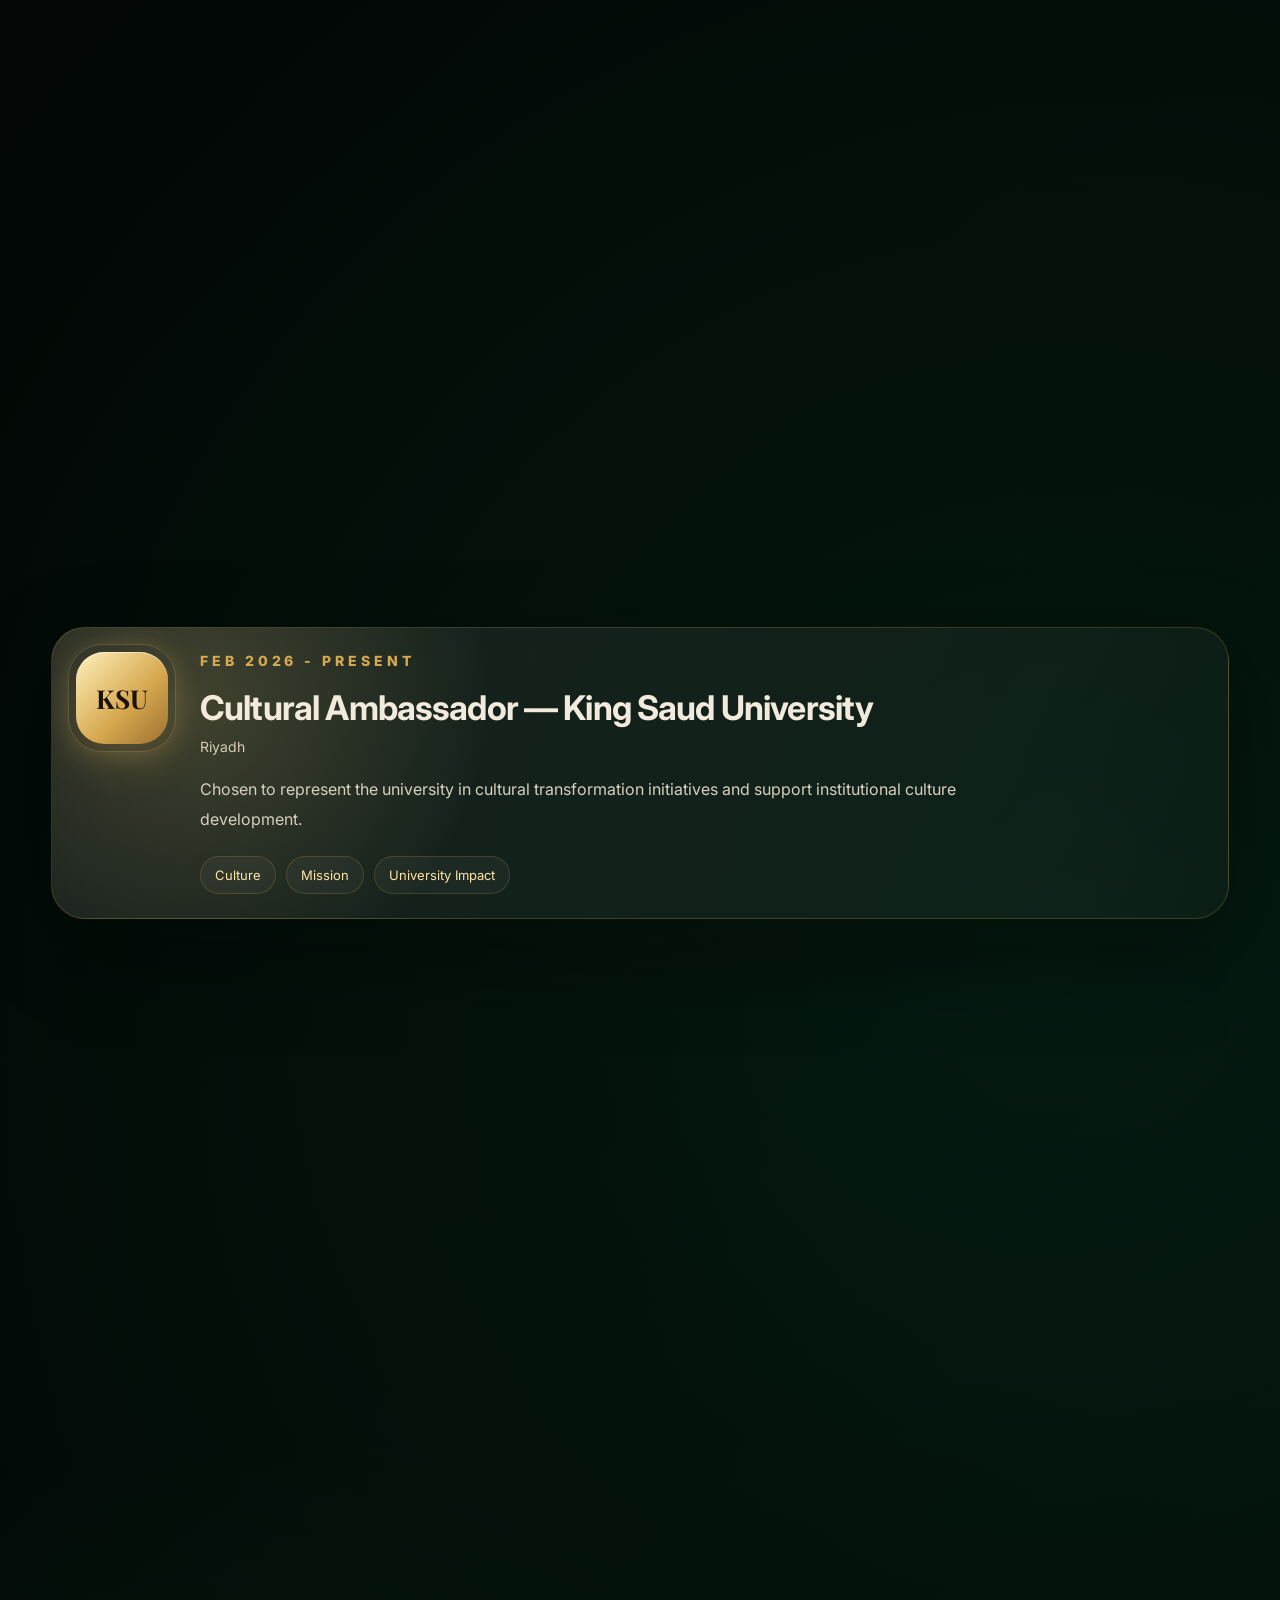
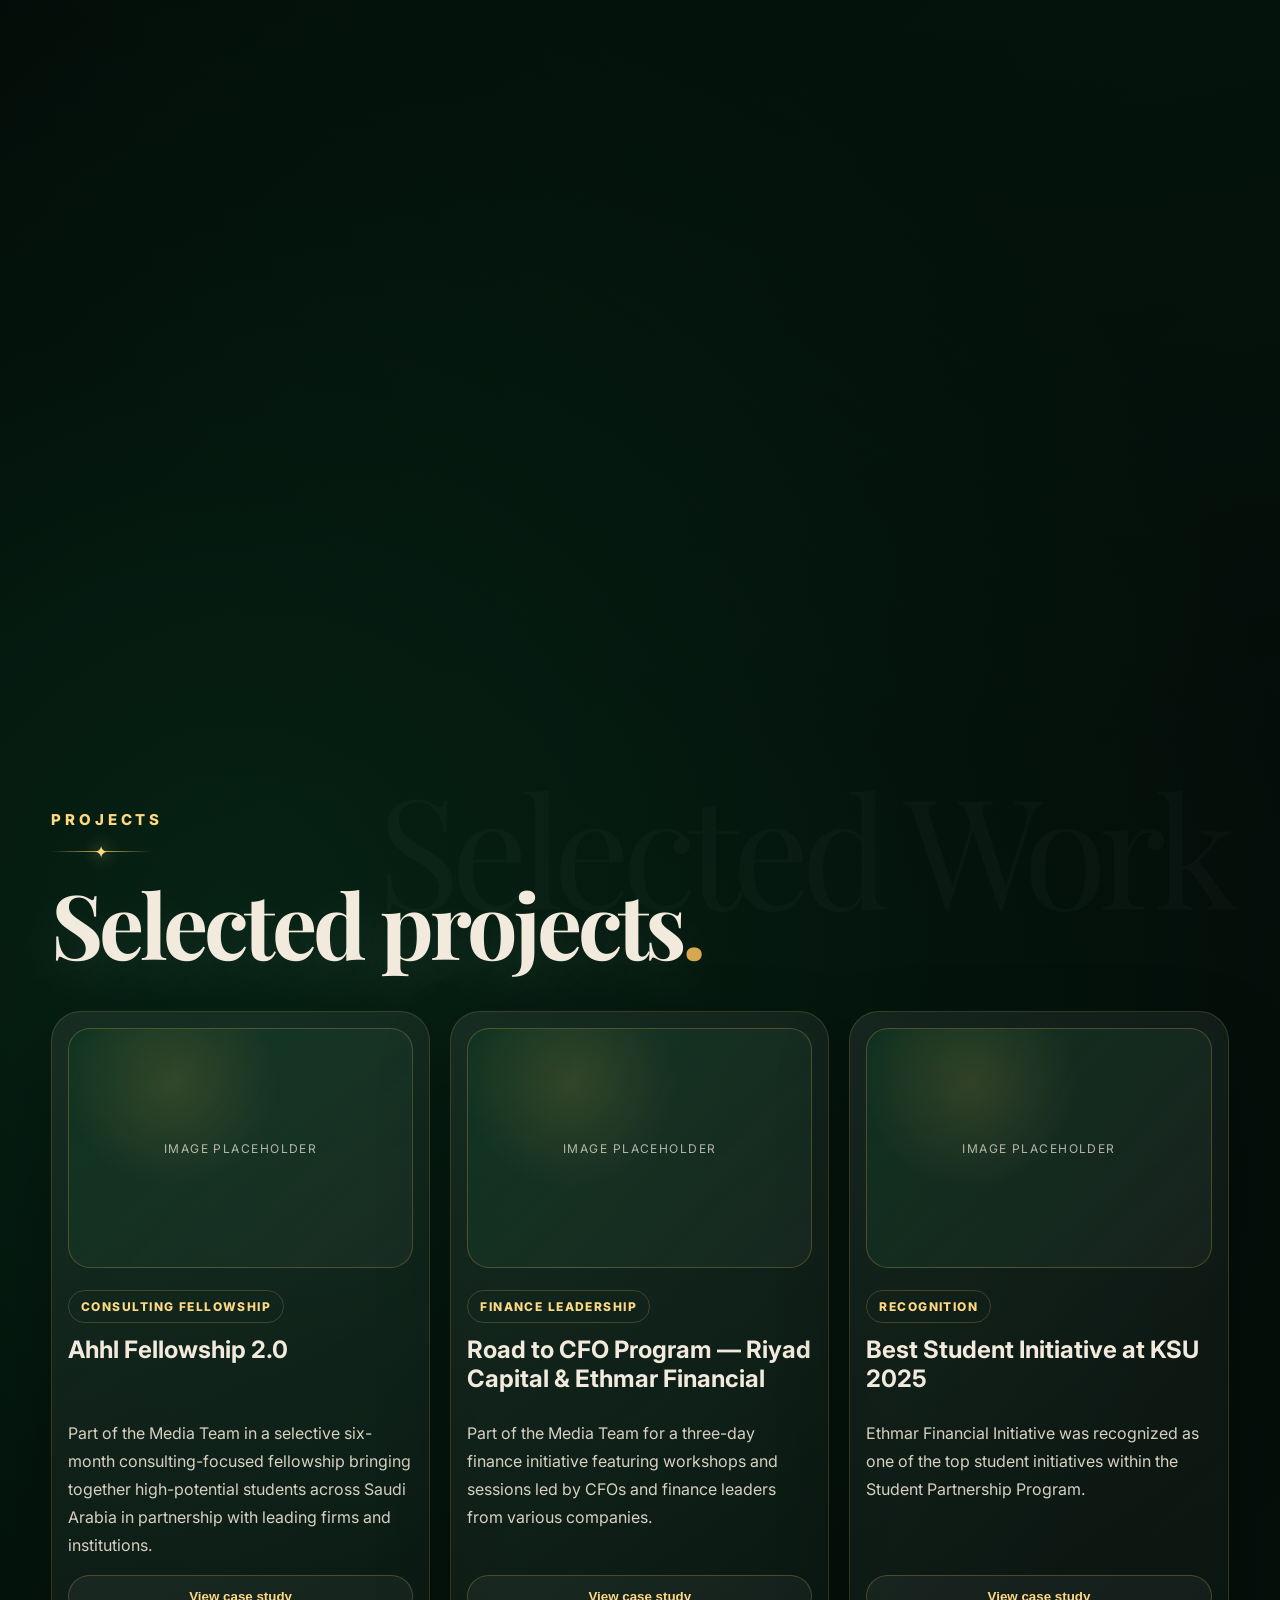
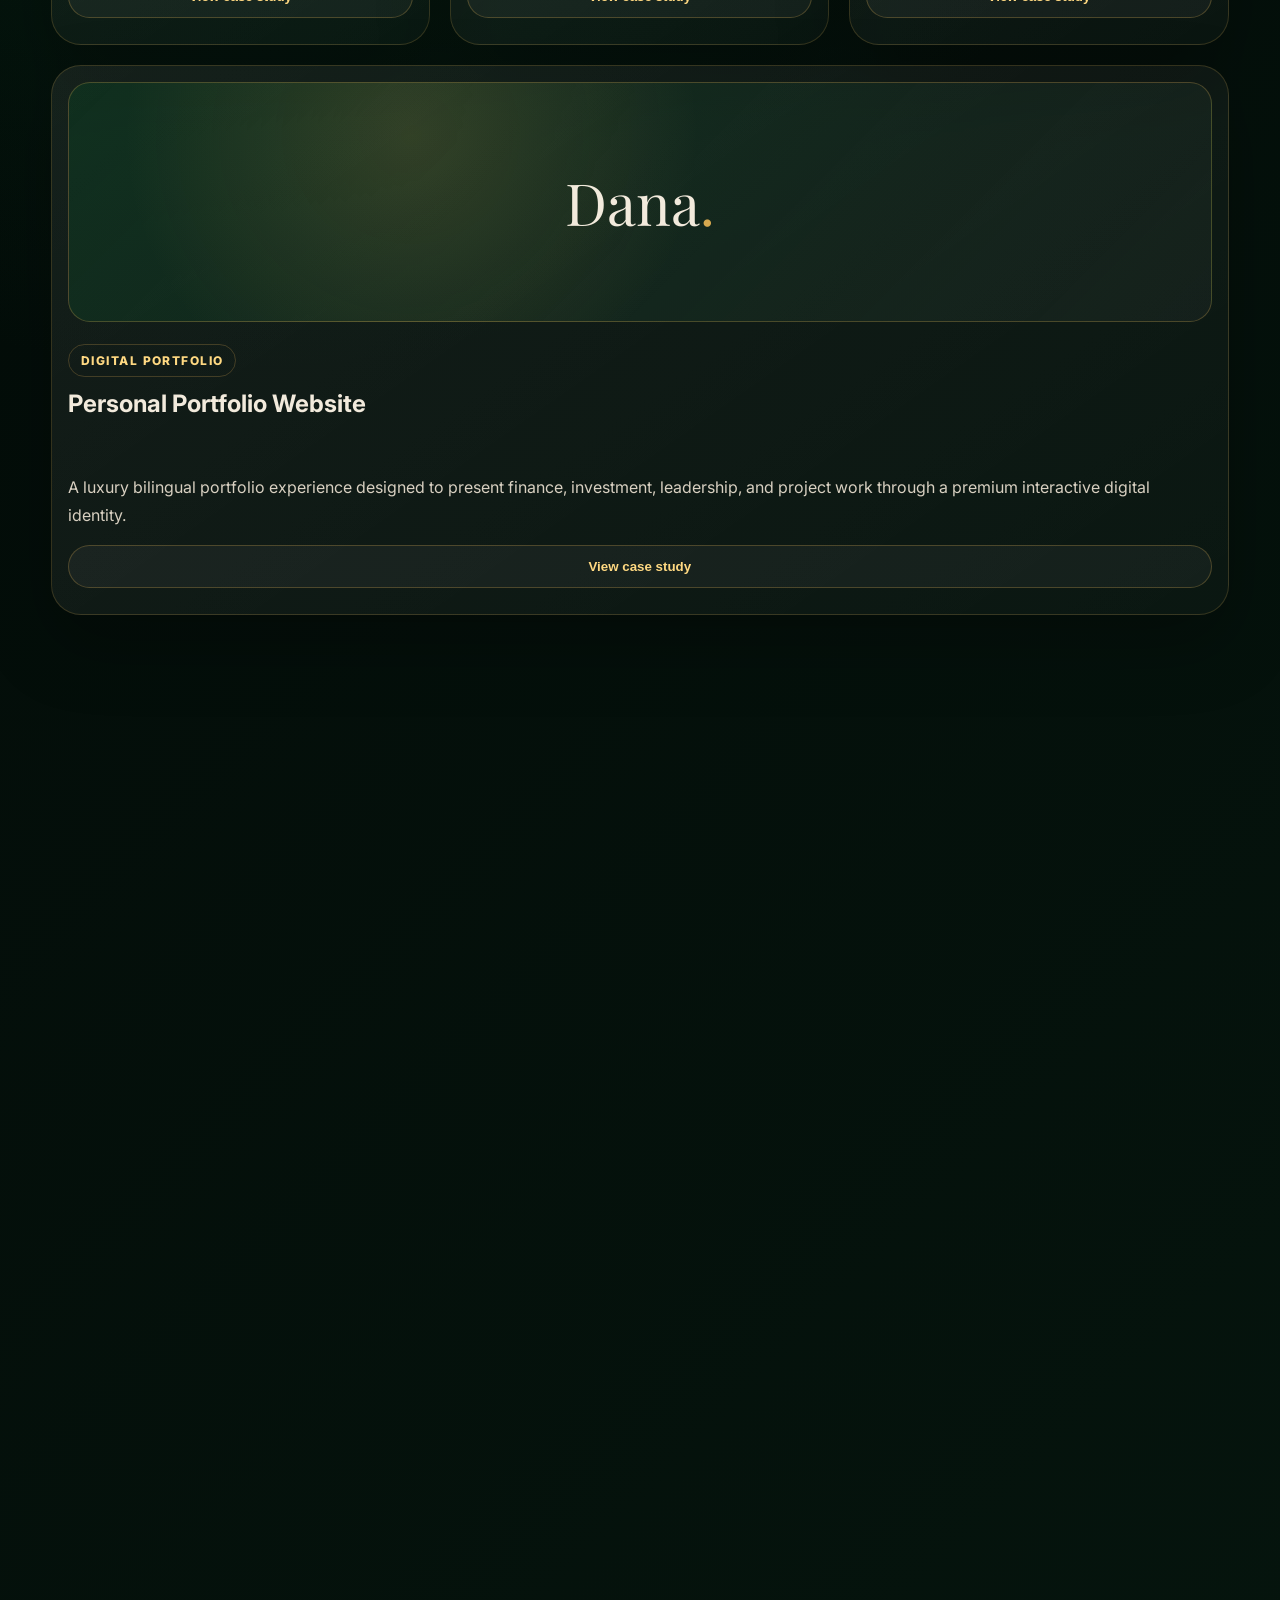
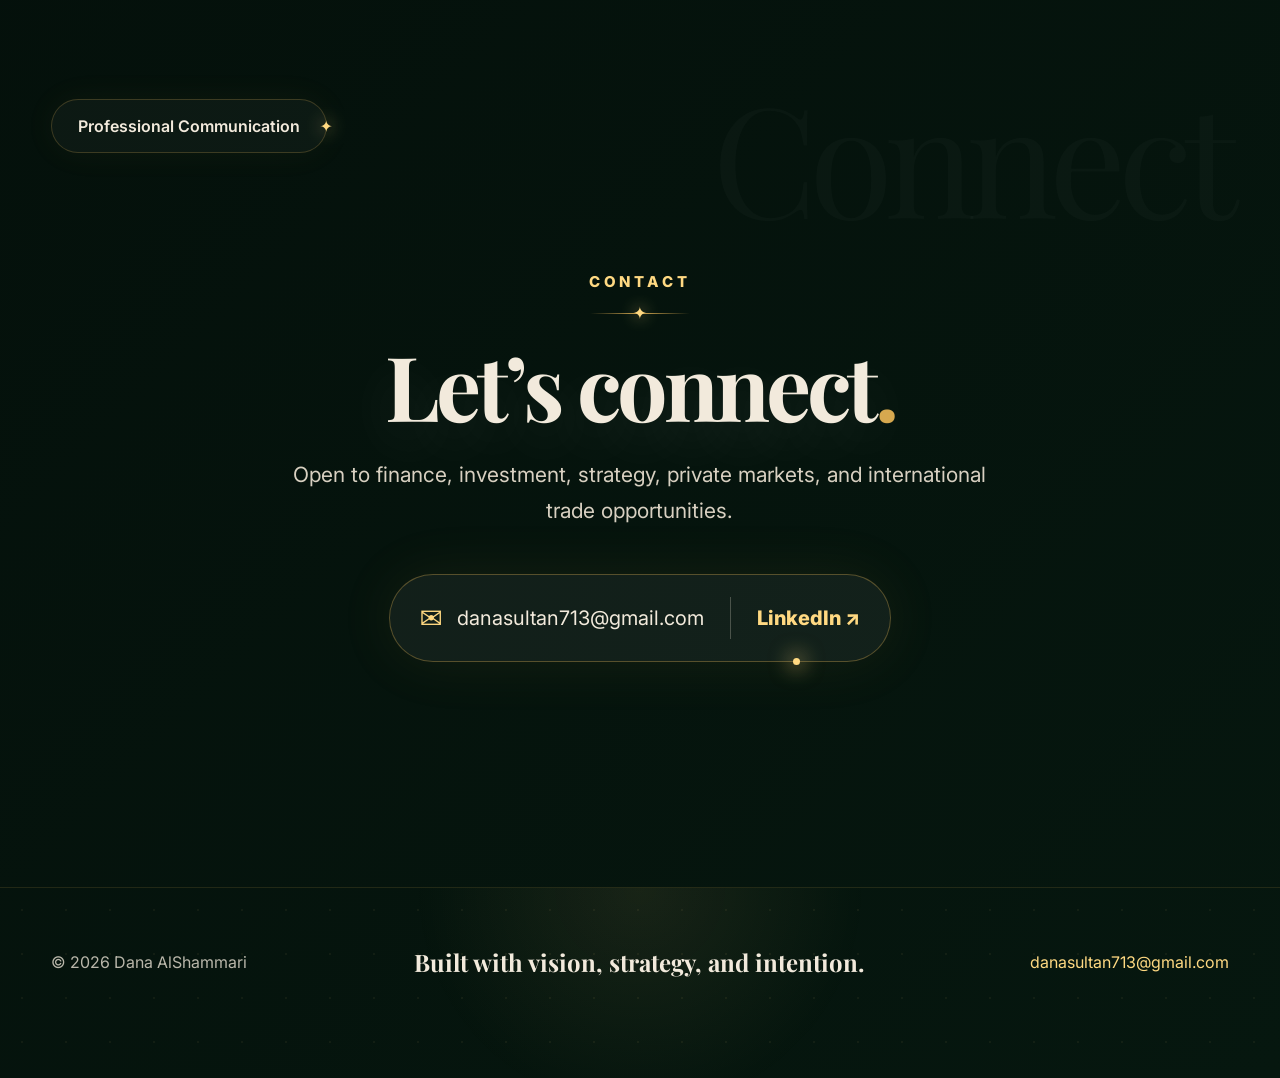
==== commit dd3606ae: "UPDATE" ====
--- a/index.html
+++ b/index.html
@@ -15,7 +15,7 @@
     <div class="loader-ring"></div>
     <div class="loader-logo">Dana<span>.</span></div>
     <div class="loader-status">Initializing Dana Experience...</div>
-    <div class="loader-steps"><span>Loading Strategic Profile</span><span>Private Markets</span><span>Global Strategy</span></div>
+    <div class="loader-steps"><span>Investments</span><span>Finance & Trade</span><span>Innovation</span></div>
   </div>
 
   <div class="scroll-progress" aria-hidden="true"></div>
@@ -71,33 +71,20 @@
       <div class="section-head">
         <div class="kicker">About</div>
         <div class="ornament"></div>
-        <h2>Where finance and economics meet global strategy<span>.</span></h2>
+        <h2>Who is Dana?<span>.</span></h2>
       </div>
 
       <div class="about-grid about-singular">
         <div class="card large premium-card tilt about-statement">
           <span class="eyebrow-chip">Capital • Markets • Leadership</span>
           <p>
-            I’m Dana AlShammari, an International Trade & Finance student at King Saud University with a strong interest in investments, private markets, venture capital, and global trade policy. My work combines financial analysis, market research, startup evaluation, and student leadership, with a focus on understanding how capital, businesses, and economic policy shape long-term growth.
+            I’m Dana AlShammari, an International Trade & Finance student at King Saud University with a strong interest in global markets, investments, PE & VC, and economic development. My work focuses on financial analysis, market research, startup evaluation, driven by curiosity about economies evolve and create long-term impact.
           </p>
         </div>
       </div>
     </section>
 
 
-    <section id="metrics" class="metrics-section page reveal">
-      <div class="section-head compact">
-        <div class="kicker">Impact</div>
-        <div class="ornament"></div>
-        <h2>Signals of execution<span>.</span></h2>
-      </div>
-      <div class="metrics-grid">
-        <div class="metric-card"><strong data-count="6">0</strong><span>Leadership Roles</span></div>
-        <div class="metric-card"><strong data-count="3">0</strong><span>Investment Projects</span></div>
-        <div class="metric-card"><strong data-count="1">0</strong><span>GCC Conference Representative</span></div>
-        <div class="metric-card"><strong data-count="7">0</strong><span>Months in Private Markets</span></div>
-      </div>
-    </section>
     <section id="experience" data-scene="Experience" class="page reveal">
       <div class="section-head">
         <div class="kicker">Experience</div>
@@ -113,7 +100,7 @@
             <h3>Cultural Ambassador — King Saud University</h3>
             <small>Riyadh</small>
             <p>Chosen to represent the university in cultural transformation initiatives and support institutional culture development.</p>
-            <div class="lux-tags"><span>Culture</span><span>Representation</span><span>University Impact</span></div>
+            <div class="lux-tags"><span>Culture</span><span>Mission</span><span>University Impact</span></div>
           </div>
         </article>
 
@@ -124,7 +111,7 @@
             <h3>Investment Analyst — Jaree</h3>
             <small>Riyadh • 7 months</small>
             <p>Worked on startup evaluation, market sizing, financial assessment, deal sourcing, and screening processes within early-stage investment opportunities.</p>
-            <div class="lux-tags"><span>Deal Sourcing</span><span>Startup Screening</span><span>Market Sizing</span></div>
+            <div class="lux-tags"><span>Deal Sourcing</span><span>Startup Evaluation</span><span>Market Sizing</span></div>
           </div>
         </article>
 
@@ -134,8 +121,8 @@
             <div class="lux-year">Aug 2025 - Present</div>
             <h3>Head of Finance Committee — King Saud University</h3>
             <small>Riyadh</small>
-            <p>Led budgeting operations, financial processes, and cross-functional coordination across student initiatives and university events.</p>
-            <div class="lux-tags"><span>Budgeting</span><span>Governance</span><span>Operations</span></div>
+            <p>Led and supervised the financial operations of the Student Partnership Program, managing budget allocation, spending processes, and financial coordination across all initiatives and committees. The role required balancing operational efficiency, financial organization, and strategic budget management to support the execution of university projects and large-scale events.</p>
+            <div class="lux-tags"><span>Budgeting</span><span>Financial Governance</span><span>Operations</span></div>
           </div>
         </article>
 
